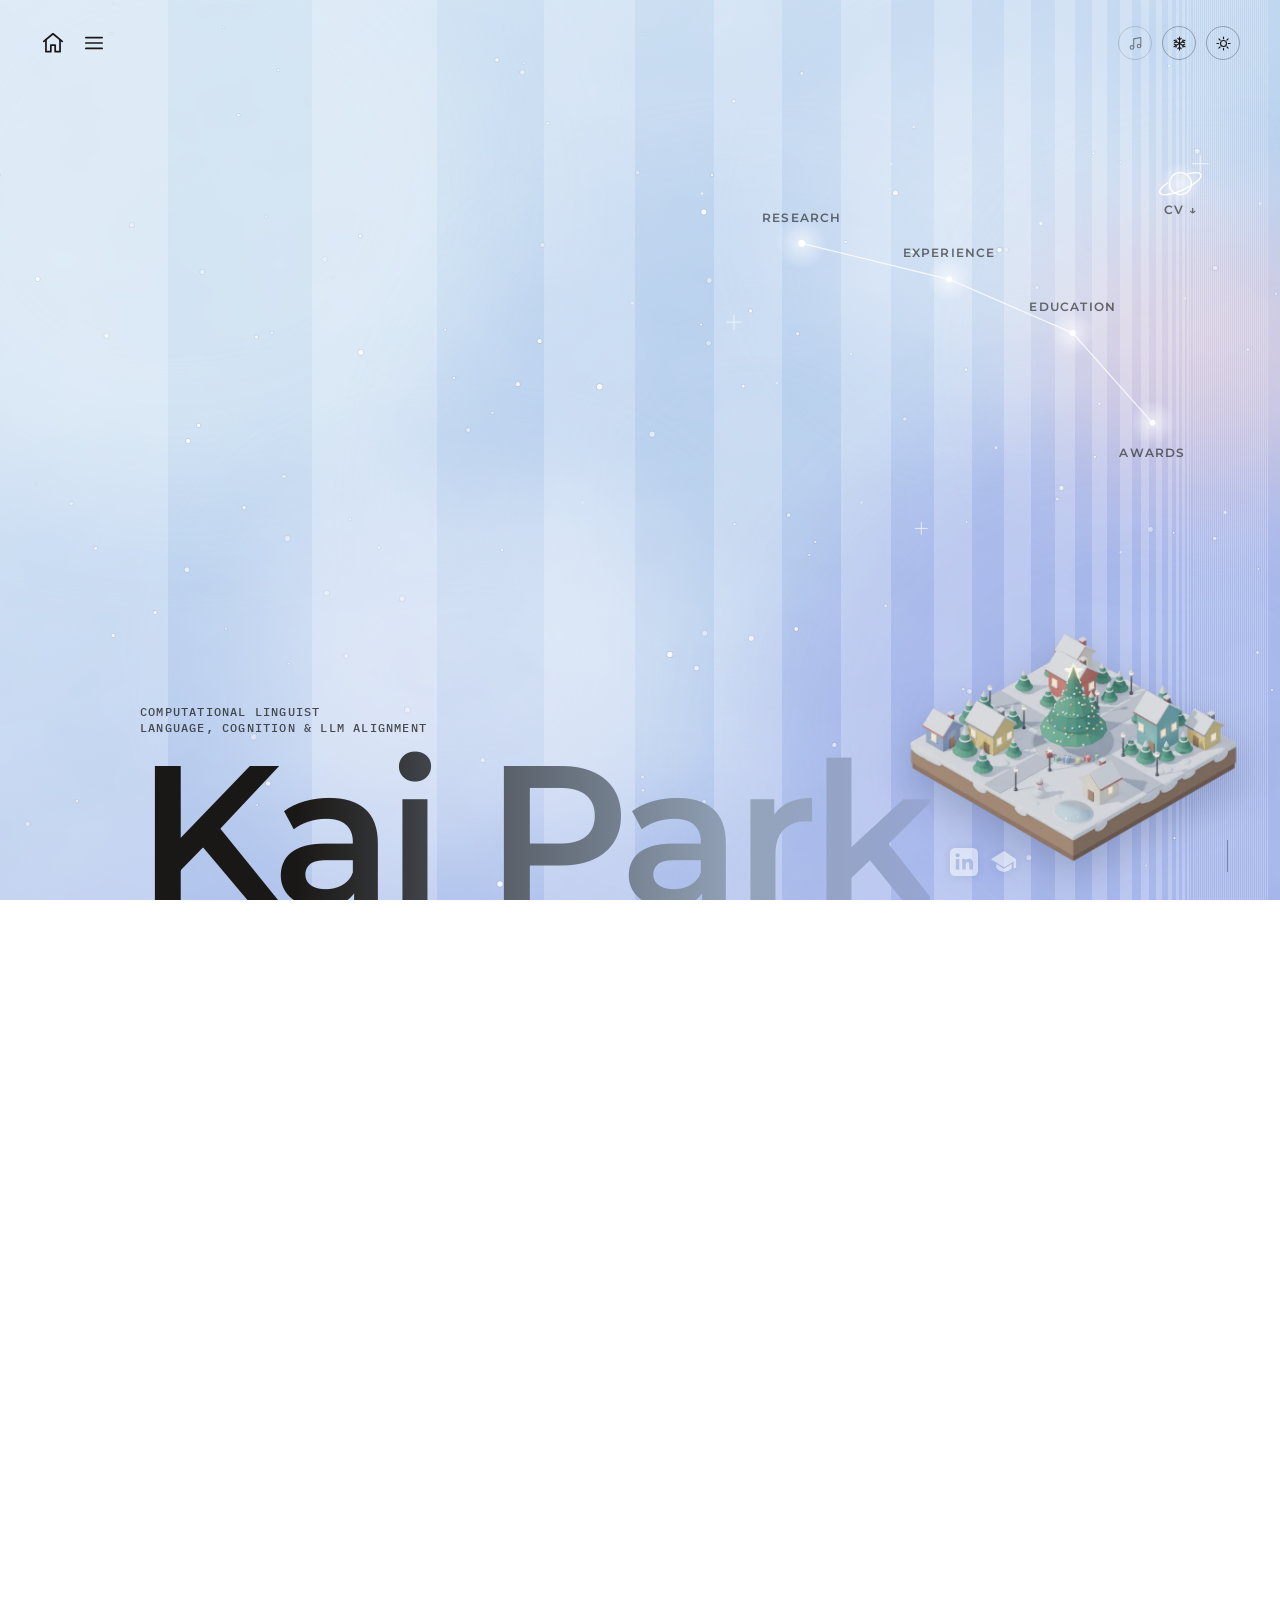
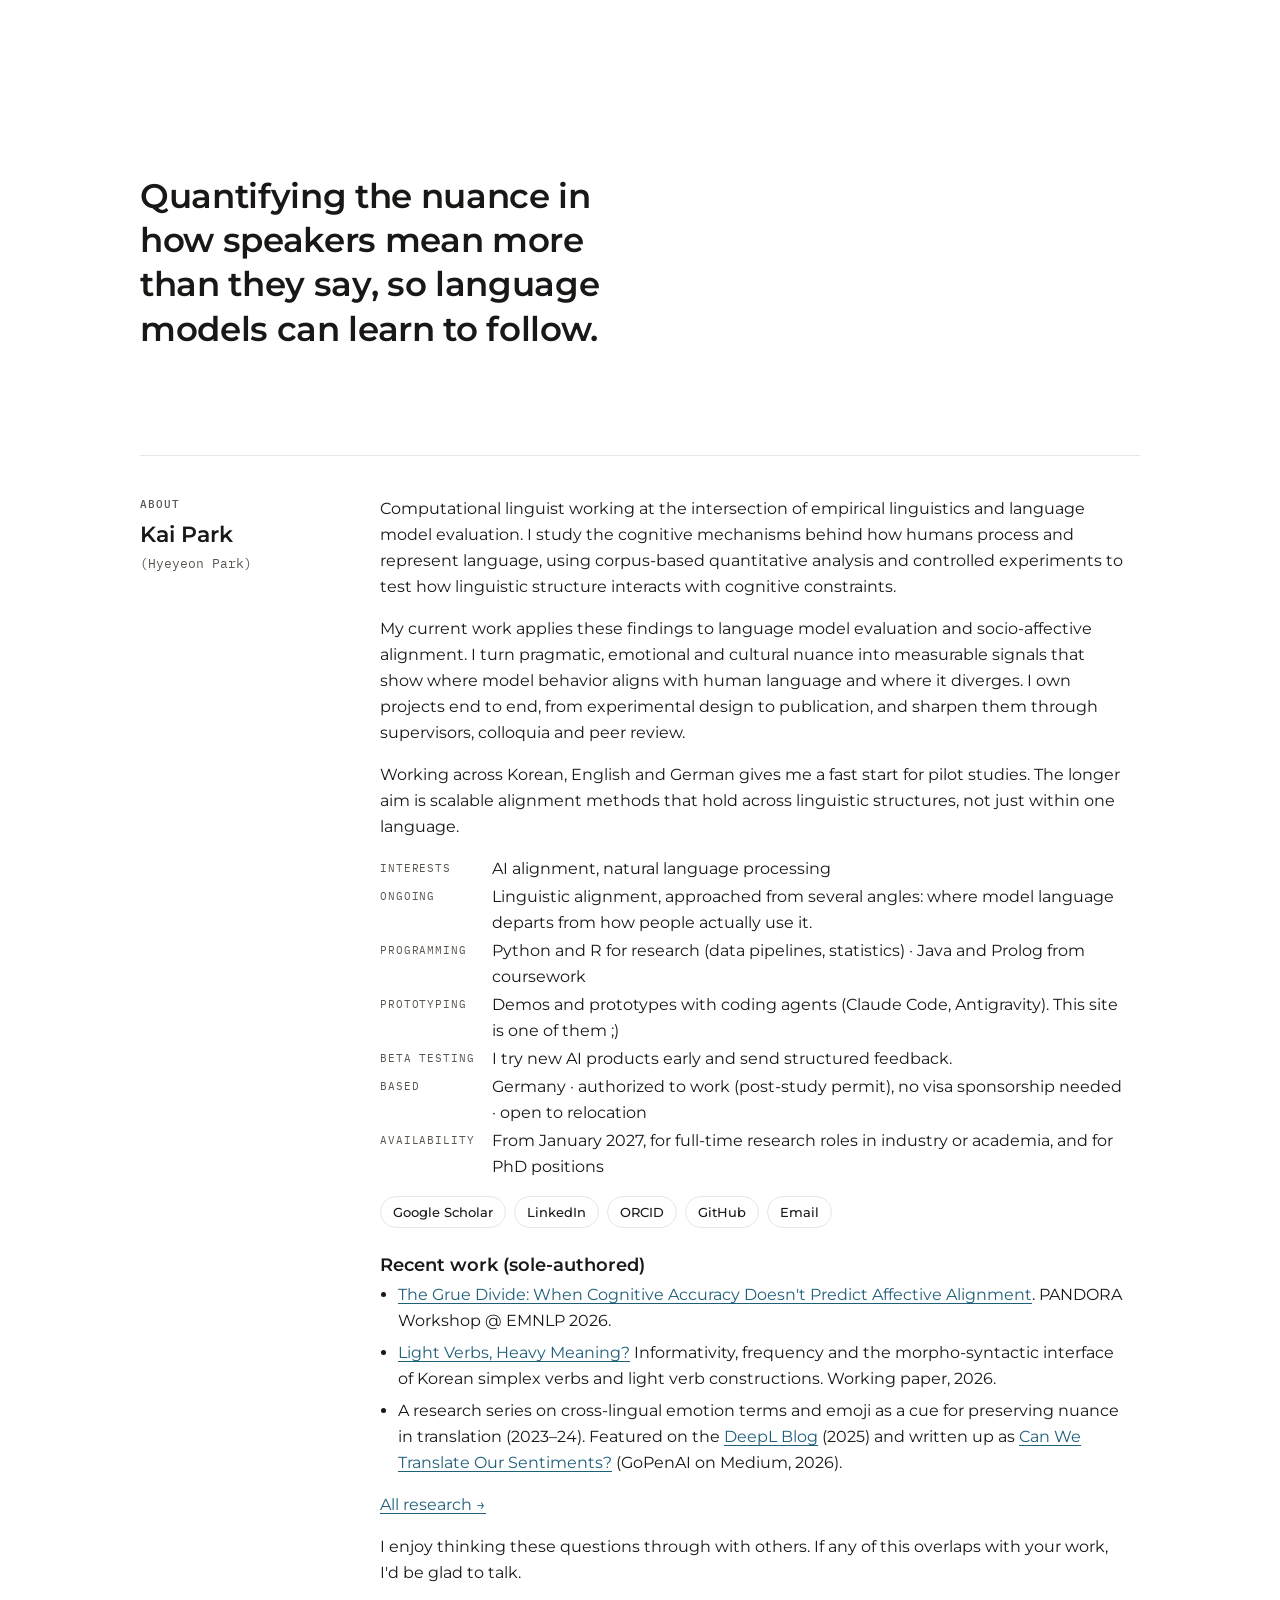
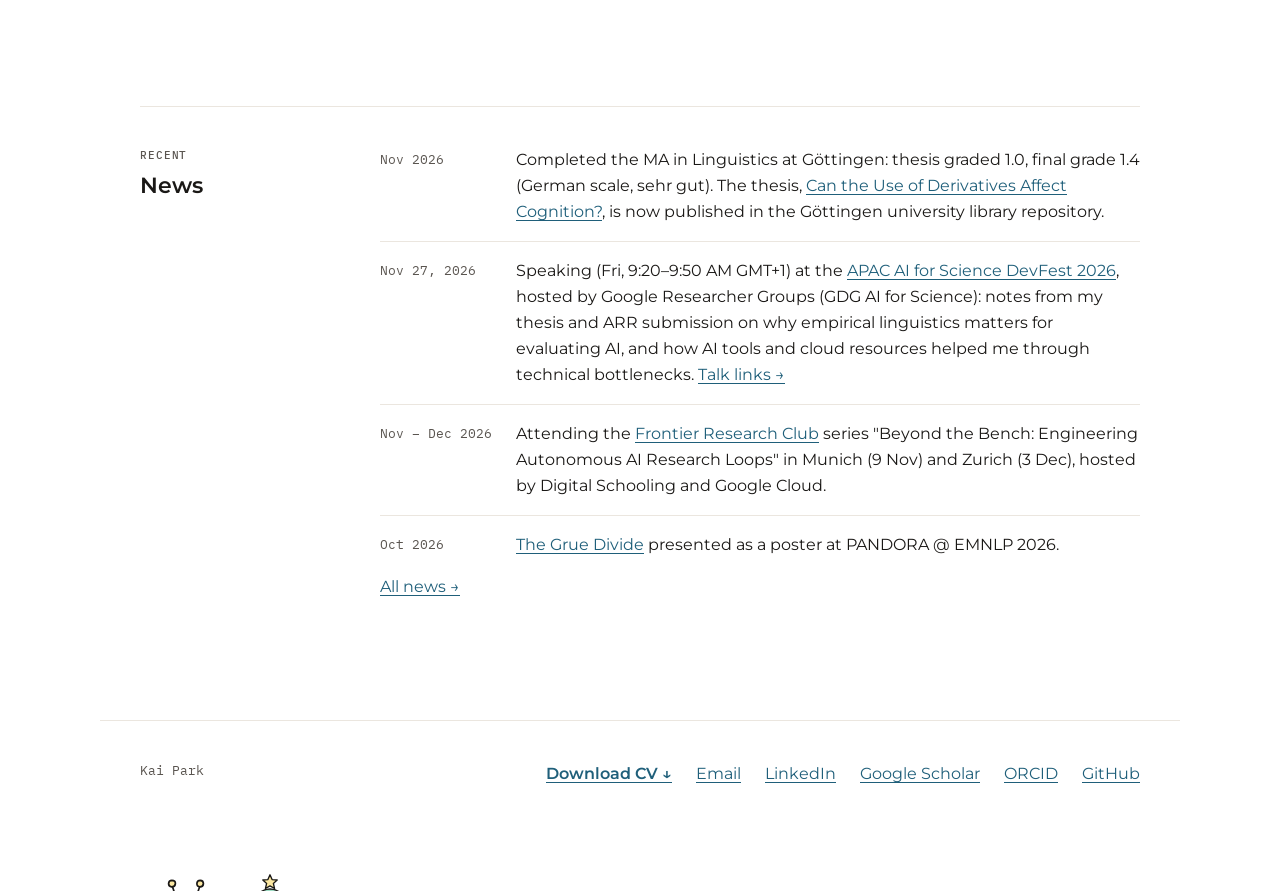
==== index.html @ e1b68906 "Make the full CV readable for AI search: llms-full.txt, sitemap, structured data Co-Authored-By: Cla" ====
<!doctype html>
<html lang="en">
<head>
  <meta charset="utf-8">
  <meta name="viewport" content="width=device-width, initial-scale=1">
  <title>Kai Park · Computational Linguist</title>
  <meta name="description" content="Kai (Hyeyeon) Park, computational linguist working on language, cognition and LLM alignment: quantifying pragmatic, emotional and cultural nuance in model language.">
  <meta name="google-site-verification" content="TayXjuHgIOvp3jZBp-4YiyuMqfkRldxo-Tw5lTZn9QI">
  <link rel="canonical" href="https://bakeyeon.github.io/">
  <link rel="alternate" type="text/plain" href="llms-full.txt" title="Full CV (plain text)">
  <meta property="og:type" content="profile">
  <meta property="og:title" content="Kai Park · Computational Linguist">
  <meta property="og:description" content="Kai (Hyeyeon) Park, computational linguist working on language, cognition and LLM alignment: quantifying pragmatic, emotional and cultural nuance in model language.">
  <meta property="og:url" content="https://bakeyeon.github.io/">
  <meta property="og:site_name" content="Kai Park">
  <meta name="twitter:card" content="summary">
  <meta name="author" content="Kai Park">
  <script type="application/ld+json">{"@context": "https://schema.org", "@graph": [{"@type": "Person", "@id": "https://bakeyeon.github.io/#person", "name": "Kai Park", "alternateName": ["Hyeyeon Park", "Kai Hyeyeon Park"], "url": "https://bakeyeon.github.io/", "jobTitle": "Computational Linguist", "description": "Computational linguist working on language, cognition and LLM alignment: quantifying pragmatic, emotional and cultural nuance to evaluate where model language departs from human language.", "knowsAbout": ["Computational linguistics", "Pragmatics", "Linguistic relativity", "Color cognition", "Morphological derivation", "LLM alignment", "RLHF annotation", "Cross-lingual sentiment", "Korean linguistics", "German modal particles"], "knowsLanguage": ["ko", "en", "de"], "alumniOf": [{"@type": "CollegeOrUniversity", "name": "Georg-August-Universität Göttingen"}, {"@type": "CollegeOrUniversity", "name": "Heinrich Heine University Düsseldorf"}, {"@type": "CollegeOrUniversity", "name": "Pusan National University"}], "homeLocation": {"@type": "Country", "name": "Germany"}, "email": "mailto:kai.hyeyeon.park@gmail.com", "subjectOf": [{"@type": "DigitalDocument", "name": "Kai Park CV (PDF)", "url": "https://bakeyeon.github.io/cv/Kai_Park_CV_public.pdf", "encodingFormat": "application/pdf"}, {"@type": "DigitalDocument", "name": "Kai Park CV (full text)", "url": "https://bakeyeon.github.io/llms-full.txt", "encodingFormat": "text/plain"}], "sameAs": ["https://www.linkedin.com/in/bakeyeon/", "https://scholar.google.com/citations?user=CzCE0C0AAAAJ", "https://orcid.org/0000-0002-2854-0127", "https://github.com/bakeyeon"]}, {"@type": "WebSite", "url": "https://bakeyeon.github.io/", "name": "Kai Park", "author": {"@id": "https://bakeyeon.github.io/#person"}}]}</script>
  <link rel="preconnect" href="https://fonts.googleapis.com">
  <link rel="preconnect" href="https://fonts.gstatic.com" crossorigin>
  <link rel="stylesheet" href="https://fonts.googleapis.com/css2?family=Montserrat:wght@400;500;600;700&family=IBM+Plex+Mono:wght@400;500&family=Noto+Sans+KR:wght@400;500&display=swap">
  <link rel="icon" href="assets/favicon.svg" type="image/svg+xml">
  <link rel="stylesheet" href="assets/styles.css?v=57">
</head>
<body>
  <header class="bar">
    <a class="mark" href="index.html" aria-label="Kai Park, home">
      <svg width="26" height="26" viewBox="0 0 24 24" aria-hidden="true"><path d="M3.5 10.5 12 3.5l8.5 7"/><path d="M5.5 9v11h4.5v-6h4v6h4.5V9"/></svg>
    </a>
    <button class="theme-btn" type="button" aria-label="Toggle light and dark theme"><svg class="i-sun" viewBox="0 0 24 24" aria-hidden="true"><circle cx="12" cy="12" r="4.2"/><path d="M12 2.8v2.4M12 18.8v2.4M2.8 12h2.4M18.8 12h2.4M5.5 5.5l1.7 1.7M16.8 16.8l1.7 1.7M5.5 18.5l1.7-1.7M16.8 7.2l1.7-1.7"/></svg><svg class="i-moon" viewBox="0 0 24 24" aria-hidden="true"><path d="M20 14.6A8.2 8.2 0 1 1 9.4 4a6.6 6.6 0 0 0 10.6 10.6z"/></svg>
    </button>
  </header>

  <div class="hero-track">
    <section class="hero" aria-label="Kai Park">
      <div class="sky"></div>
      <div class="bands" aria-hidden="true"></div>
      <div class="wash" aria-hidden="true"></div>
      <nav class="constellation" aria-label="Sections">
        <svg viewBox="0 0 1000 560" preserveAspectRatio="xMaxYMax meet"></svg>
      </nav>
      <p class="role">Computational Linguist<br>Language, Cognition &amp; LLM Alignment</p>
      <div class="nameplate">
        <h1 class="name">Kai Park</h1>
        <nav class="hero-links" aria-label="Profiles">
          <a href="https://www.linkedin.com/in/bakeyeon/" aria-label="LinkedIn">
            <svg viewBox="0 0 24 24" aria-hidden="true"><defs><mask id="li-mask"><rect width="24" height="24" rx="4" fill="#fff"/><rect x="5" y="9.5" width="3" height="9" fill="#000"/><circle cx="6.5" cy="6.3" r="1.8" fill="#000"/><path d="M10.5 9.5h2.9v1.3c.5-.9 1.6-1.5 3-1.5 2.4 0 3.1 1.5 3.1 3.9v5.3h-3v-4.7c0-1.1-.3-1.9-1.3-1.9-1.1 0-1.7.8-1.7 2v4.6h-3z" fill="#000"/></mask></defs><rect width="24" height="24" rx="4" fill="currentColor" mask="url(#li-mask)"/></svg>
          </a>
          <a href="https://scholar.google.com/citations?user=CzCE0C0AAAAJ" aria-label="Google Scholar">
            <svg viewBox="0 0 24 24" aria-hidden="true"><path fill="currentColor" d="M12 2.5 0.8 9.6 12 16.7l8.2-5.2v5.7h2.2V9.6z"/><path fill="currentColor" d="M5.4 13.6v3.6C7.1 19.3 9.4 20.5 12 20.5s4.9-1.2 6.6-3.3v-3.6L12 17.8z"/></svg>
          </a>
        </nav>
      </div>
      <span class="scroll-hint" aria-hidden="true"></span>
    </section>
  </div>

  <section class="intro">
    <p class="lead">Quantifying the nuance in how speakers mean more than they say, so language models can learn to follow.</p>
  </section>

  <section class="intro about" id="about" aria-labelledby="h-about">
    <div class="section">
      <header><span class="label">About</span><h2 id="h-about">Kai Park</h2><span class="gloss alias">(Hyeyeon Park)</span></header>
      <div class="body">
        <p>Computational linguist working at the intersection of empirical linguistics and language model evaluation. I study the cognitive mechanisms behind how humans process and represent language, using corpus-based quantitative analysis and controlled experiments to test how linguistic structure interacts with cognitive constraints.</p>
        <p>My current work applies these findings to language model evaluation and socio-affective alignment. I turn pragmatic, emotional and cultural nuance into measurable signals that show where model behavior aligns with human language and where it diverges. I own projects end to end, from experimental design to publication, and sharpen them through supervisors, colloquia and peer review.</p>
        <p>Working across Korean, English and German gives me a fast start for pilot studies. The longer aim is scalable alignment methods that hold across linguistic structures, not just within one language.</p>
        <dl class="csw">
          <dt>Interests</dt><dd>AI alignment, natural language processing</dd>
          <dt>Ongoing</dt><dd>Linguistic alignment, approached from several angles: where model language departs from how people actually use it.</dd>
          <dt>Programming</dt><dd>Python and R for research (data pipelines, statistics) · Java and Prolog from coursework</dd>
          <dt>Prototyping</dt><dd>Demos and prototypes with coding agents (Claude Code, Antigravity). This site is one of them ;)</dd>
          <dt>Beta testing</dt><dd>I try new AI products early and send structured feedback.</dd>
          <dt>Based</dt><dd>Germany · authorized to work (post-study permit), no visa sponsorship needed · open to relocation</dd>
          <dt>Availability</dt><dd>From January 2027, for full-time research roles in industry or academia, and for PhD positions</dd>
        </dl>
        <ul class="profiles"><li><a href="https://scholar.google.com/citations?user=CzCE0C0AAAAJ">Google Scholar</a></li><li><a href="https://www.linkedin.com/in/bakeyeon/">LinkedIn</a></li><li><a href="https://orcid.org/0000-0002-2854-0127">ORCID</a></li><li><a href="https://github.com/bakeyeon">GitHub</a></li><li><a href="mailto:kai.hyeyeon.park@gmail.com">Email</a></li></ul>
        <h3>Recent work (sole-authored)</h3>
        <ul class="bul">
          <li><a href="https://aclanthology.org/2026.pandora-1.2/">The Grue Divide: When Cognitive Accuracy Doesn't Predict Affective Alignment</a>. PANDORA Workshop @ EMNLP 2026.</li>
          <li><a href="https://github.com/bakeyeon/light-verbs-heavy-meaning">Light Verbs, Heavy Meaning?</a> Informativity, frequency and the morpho-syntactic interface of Korean simplex verbs and light verb constructions. Working paper, 2026.</li>
          <li>A research series on cross-lingual emotion terms and emoji as a cue for preserving nuance in translation (2023–24). Featured on the <a href="https://www.deepl.com/en/blog/connecting-insights-deepl-bridges">DeepL Blog</a> (2025) and written up as <a href="https://medium.com/gopenai/can-we-translate-our-sentiments-140c55822ead">Can We Translate Our Sentiments?</a> (GoPenAI on Medium, 2026).</li>
        </ul>
        <p><a href="research.html">All research →</a></p>
        <p>I enjoy thinking these questions through with others. If any of this overlaps with your work, I'd be glad to talk.</p>
      </div>
    </div>
  </section>

  <section class="intro about" id="recent" aria-labelledby="h-recent">
    <div class="section">
      <header><span class="label">Recent</span><h2 id="h-recent">News</h2></header>
      <div class="body">
        <ul class="news" data-limit="4">
          <li><span class="gloss">Nov – Dec 2026</span><span>Attending the <a href="https://frontierresearchclub.de/">Frontier Research Club</a> series "Beyond the Bench: Engineering Autonomous AI Research Loops" in Munich (9 Nov) and Zurich (3 Dec), hosted by Digital Schooling and Google Cloud.</span></li>
          <li><span class="gloss">Oct 2026</span><span><a href="https://aclanthology.org/2026.pandora-1.2/">The Grue Divide</a> presented as a poster at PANDORA @ EMNLP 2026.</span></li>
          <li><span class="gloss">Sep 2026</span><span>Submitted MA thesis (11 Sep) on morphological derivation and the Korean blue-green spectrum, Göttingen.</span></li>
          <li><span class="gloss">Apr 2026</span><span>Selected for the Google Cloud TPU Research Cloud program.</span></li>
        </ul>
        <p><a href="news.html">All news →</a></p>
      </div>
    </div>
  </section>

  <footer class="site">
    <span class="gloss">Kai Park</span>
    <span class="links">
      <a class="cv-foot" href="cv/Kai_Park_CV_public.pdf" download="Kai_Park_CV.pdf">Download CV ↓</a>
      <a href="mailto:kai.hyeyeon.park@gmail.com">Email</a>
      <a href="https://www.linkedin.com/in/bakeyeon/">LinkedIn</a>
      <a href="https://scholar.google.com/citations?user=CzCE0C0AAAAJ">Google Scholar</a>
      <a href="https://orcid.org/0000-0002-2854-0127">ORCID</a>
      <a href="https://github.com/bakeyeon">GitHub</a>
    </span>
  </footer>
  <script src="assets/news.js?v=6"></script>
  <script src="assets/main.js?v=35"></script>
</body>
</html>
---- assets/styles.css ----
/* Kai Park — research portfolio. Tokens mirror the "Marginalia" design system. */
:root {
  --surface: #ffffff; --surface-raised: #faf9f7;
  --ink: #1a1816; --ink-muted: #5a5550; --line: #ebe6df;
  --link: #1f5f7a; --signal: #a8360a;
  --field-mint: #9fdcc4; --field-aqua: #8fcfd6; --field-blue: #8fb0e8;
  --field-yellow: #fbe7a1; --field-pink: #f7c4d3; --field-peach: #fcd6bd;
  --field-lilac: #dcc6f0; --field-sky: #c2e2f3;
  --highlight-a: #c9ecdc; --highlight-b: #b4cdf2;
  --focus: var(--link);
  --star: var(--surface);
  --sky-bg: #fbfaf7;
  --font-sans: Montserrat, "Noto Sans KR", system-ui, sans-serif;
  --font-mono: "IBM Plex Mono", "Noto Sans KR", ui-monospace, monospace;
  --space-4: 4px; --space-8: 8px; --space-16: 16px; --space-24: 24px; --space-40: 40px; --space-64: 64px;
  --radius-0: 0; --radius-2: 2px; --radius-full: 9999px;
  --gutter: clamp(16px, 4vw, 40px);
  color-scheme: light;
}
@media (prefers-color-scheme: dark) {
  :root:not([data-theme="light"]) {
    --surface: #1c1a1f; --surface-raised: #252229;
    --ink: #f5f1ec; --ink-muted: #b4ada6; --line: #3a3640;
    --link: #8fd3e0; --signal: #ffa577;
    --field-mint: #1f5a4c; --field-aqua: #1d4f5a; --field-blue: #24407a;
    --field-yellow: #6b5a24; --field-pink: #6e3a4c; --field-peach: #6f4a34;
    --field-lilac: #4b3a6e; --field-sky: #2b4f63;
    --highlight-a: #1f5246; --highlight-b: #2c3770;
    --star: var(--ink);
    --sky-bg: #17162b;
    color-scheme: dark;
  }
}
:root[data-theme="dark"] {
  --surface: #1c1a1f; --surface-raised: #252229;
  --ink: #f5f1ec; --ink-muted: #b4ada6; --line: #3a3640;
  --link: #8fd3e0; --signal: #ffa577;
  --field-mint: #1f5a4c; --field-aqua: #1d4f5a; --field-blue: #24407a;
  --field-yellow: #6b5a24; --field-pink: #6e3a4c; --field-peach: #6f4a34;
  --field-lilac: #4b3a6e; --field-sky: #2b4f63;
  --highlight-a: #1f5246; --highlight-b: #2c3770;
  --star: var(--ink);
  --sky-bg: #17162b;
  color-scheme: dark;
}

* { box-sizing: border-box; }
html { -webkit-text-size-adjust: 100%; }
body { margin: 0; background: var(--surface); color: var(--ink); font-family: var(--font-sans); font-size: 16px; line-height: 26px; }
a { color: var(--link); text-decoration: underline; text-underline-offset: 3px; text-decoration-thickness: 1px; }
a:focus-visible, button:focus-visible, [tabindex]:focus-visible { outline: 2px solid var(--focus); outline-offset: 2px; }
img, svg { display: block; max-width: 100%; }
.mono { font-family: var(--font-mono); }
.label { font-family: var(--font-mono); font-size: 11px; line-height: 16px; font-weight: 500; letter-spacing: .08em; text-transform: uppercase; color: var(--ink-muted); }
.gloss { font-family: var(--font-mono); font-size: 13px; line-height: 20px; color: var(--ink-muted); }
.sr-only { position: absolute; width: 1px; height: 1px; overflow: hidden; clip: rect(0 0 0 0); white-space: nowrap; }

/* ---------- top bar (all pages) ---------- */
.bar { position: absolute; z-index: 5; left: 0; right: 0; top: 0; display: flex; align-items: center; justify-content: space-between; padding: 26px var(--gutter); }
.mark { display: inline-flex; color: var(--ink); }
.mark svg line { stroke: currentColor; stroke-width: 1.5; }
.bar-left { position: relative; display: inline-flex; align-items: center; gap: 14px; }
.top-menu-btn { appearance: none; border: 0; background: transparent; padding: 0; width: 28px; height: 28px; display: grid; place-items: center; color: var(--ink); cursor: pointer; }
.top-menu-btn svg { width: 26px; height: 26px; }
.top-menu-btn svg path { fill: none; stroke: currentColor; stroke-width: 1.6; stroke-linecap: round; }
.menu-panel.top-menu { position: absolute; top: 40px; left: 0; right: auto; bottom: auto; z-index: 30; }
.mark svg path { fill: none; stroke: currentColor; stroke-width: 1.6; stroke-linecap: round; stroke-linejoin: round; }
.mark svg circle { fill: currentColor; }
.theme-btn { appearance: none; border: 1px solid color-mix(in oklab, var(--ink) 30%, transparent); background: transparent; color: var(--ink); width: 34px; height: 34px; border-radius: var(--radius-full); display: grid; place-items: center; cursor: pointer; }
.theme-btn svg { width: 17px; height: 17px; }
.theme-btn svg circle, .theme-btn svg path { fill: none; stroke: currentColor; stroke-width: 1.6; stroke-linecap: round; stroke-linejoin: round; }
.theme-btn .i-moon { display: none; }
:root[data-theme="dark"] .theme-btn .i-sun { display: none; }
:root[data-theme="dark"] .theme-btn .i-moon { display: block; }
@media (prefers-color-scheme: dark) { :root:not([data-theme="light"]) .theme-btn .i-sun { display: none; } :root:not([data-theme="light"]) .theme-btn .i-moon { display: block; } }

/* ---------- watercolor Grue sky ---------- */
.sky { position: absolute; inset: 0; overflow: hidden; background: linear-gradient(160deg, var(--field-mint) 0%, var(--field-aqua) 45%, var(--field-blue) 100%); }
.sky .pool { position: absolute; border-radius: var(--radius-full); filter: blur(60px); }
.sky .p1 { width: 52%; height: 68%; left: -12%; top: -14%; background: var(--field-mint); opacity: .9; }
.sky .p2 { width: 46%; height: 64%; left: 36%; top: 25%; background: var(--field-aqua); opacity: .8; }
.sky .p3 { width: 56%; height: 75%; left: 60%; top: 46%; background: var(--field-blue); opacity: .9; }
.sky .p4 { width: 36%; height: 40%; left: 18%; top: 54%; background: var(--surface); opacity: .35; }
.sky .p5 { width: 30%; height: 36%; left: 64%; top: 7%; background: var(--surface); opacity: .3; }
.sky .p6 { width: 24%; height: 29%; left: 82%; top: 25%; background: var(--field-lilac); opacity: .5; }
.sky .grain { position: absolute; inset: 0; width: 100%; height: 100%; opacity: .25; mix-blend-mode: soft-light; }

/* ---------- home hero ---------- */
.hero-track { height: 190vh; position: relative; }
.hero { position: sticky; top: 0; height: 100vh; height: 100svh; min-height: 520px; overflow: hidden; --name-size: clamp(76px, 16vw, 200px); --name-lift: calc(var(--name-size) * -0.12); --sky-gap: 72px; }
.bands { position: absolute; inset: 0; display: flex; pointer-events: none; }
.bands i { flex: none; height: 100%; }
.bands i.light { background: var(--surface); }
.wash { position: absolute; inset: 0; background: var(--surface); opacity: 0; pointer-events: none; }
.nameplate { position: absolute; z-index: 3; left: max(calc(var(--gutter) - 4px), calc((100% - 1080px) / 2 + var(--gutter) - 4px)); bottom: -0.12em; display: flex; align-items: flex-end; gap: .1em; font-size: clamp(76px, 16vw, 200px); }
.name { margin: 0; white-space: nowrap; font-size: 1em; line-height: .9; font-weight: 600; letter-spacing: -0.035em;
  background: linear-gradient(90deg, var(--ink) 0%, var(--ink) 10%, color-mix(in oklab, var(--ink) 55%, var(--field-aqua)) 24%, color-mix(in oklab, var(--ink) 22%, var(--field-aqua)) 38%, color-mix(in oklab, var(--ink) 10%, var(--field-blue)) 50%, color-mix(in oklab, var(--ink) 6%, var(--field-blue)) 100%);
  background-size: 200% 100%; background-position: 0% 0; -webkit-background-clip: text; background-clip: text; color: transparent; mix-blend-mode: multiply; }
:root[data-theme="dark"] .name { mix-blend-mode: screen; }
@media (prefers-color-scheme: dark) { :root:not([data-theme="light"]) .name { mix-blend-mode: screen; } }
.role { position: absolute; z-index: 3; left: max(var(--gutter), calc((100% - 1080px) / 2 + var(--gutter))); bottom: calc(clamp(76px, 16vw, 200px) * .82); margin: 0; font-family: var(--font-mono); font-size: 12px; line-height: 16px; font-weight: 500; letter-spacing: .1em; text-transform: uppercase; color: var(--ink); opacity: .75; }
.profiles { display: flex; flex-wrap: wrap; gap: var(--space-8); margin: var(--space-16) 0 var(--space-24); padding: 0; list-style: none; }
.profiles a { display: inline-block; padding: 6px 12px; border: 1px solid var(--line); border-radius: var(--radius-full); font-size: 13px; line-height: 18px; font-weight: 500; color: var(--ink); text-decoration: none; }
.profiles a:hover { border-color: var(--ink); }
.hero-links { display: flex; gap: 12px; padding-bottom: .24em; }
.hero-links a { display: block; width: 28px; height: 28px; color: var(--star); opacity: .5; filter: drop-shadow(0 1px 4px rgba(20, 40, 60, .18)); transition: opacity .2s, transform .2s; }
.hero-links a:hover { opacity: 1; transform: translateY(-2px); }
.hero-links svg { width: 100%; height: 100%; }
.hero-links .cv-link { position: relative; text-decoration: none; }
.cv-ring { display: grid; place-items: center; width: 100%; height: 100%; border: 1.8px solid currentColor; border-radius: var(--radius-full); font-family: var(--font-sans); font-size: 10.5px; font-weight: 700; letter-spacing: .02em; line-height: 1; }
.hero-links .cv-badge { position: absolute; right: -5px; bottom: -5px; width: 14px; height: 14px; }
.cv-badge circle { fill: currentColor; }
.cv-badge path { fill: none; stroke: var(--field-blue); stroke-width: 1.6; stroke-linecap: round; stroke-linejoin: round; }
.scroll-hint { position: absolute; z-index: 3; right: calc(var(--gutter) + 12px); bottom: 28px; width: 1px; height: 32px; background: var(--ink); opacity: .35; }

/* constellation */
/* the constellation sits a fixed distance above the name, wherever the name lands */
.constellation { position: absolute; z-index: 4; right: 0; top: auto; bottom: calc(var(--name-lift) + var(--name-size) * 1.05 + var(--sky-gap)); width: min(100%, 1000px); height: min(560px, 62svh); pointer-events: none; }
.constellation svg { width: 100%; height: 100%; overflow: visible; }
.constellation .path { fill: none; stroke: var(--star); stroke-opacity: .8; stroke-width: 1.2; vector-effect: non-scaling-stroke; }
.constellation .dust { fill: var(--star); }
.constellation .twinkle { stroke: var(--star); stroke-width: 1; stroke-linecap: round; opacity: .7; }
.star { pointer-events: auto; cursor: pointer; text-decoration: none; }
.star:focus { outline: none; }
.star .bloom { fill: url(#bloom); opacity: .6; transform-box: fill-box; transform-origin: center; transform: scale(.75); transition: opacity .35s ease, transform .35s ease; }
.star .core { fill: var(--star); transition: r .3s ease; }
.star .spike { stroke: var(--star); stroke-width: 1.2; stroke-linecap: round; opacity: 0; transform-box: fill-box; transform-origin: center; transform: scale(.4); transition: opacity .35s ease, transform .35s ease; }
.star text { font-family: var(--font-sans); font-size: 12px; font-weight: 600; letter-spacing: .1em; text-transform: uppercase; fill: var(--ink); fill-opacity: .62; transition: fill-opacity .3s; }
.star:hover .bloom, .star:focus-visible .bloom { opacity: 1; transform: scale(1.4); }
.star:hover .spike, .star:focus-visible .spike { opacity: 1; transform: scale(1); }
.star:hover .core, .star:focus-visible .core { r: 4.5; }
.star .globe, .star .ring { fill: none; stroke: var(--star); stroke-linecap: round; }
.star .saturn { transition: transform .4s ease; }
.star.planet:hover .saturn, .star.planet:focus-visible .saturn { transform: rotate(-14deg) scale(1.12); }
.star:hover text, .star:focus-visible text { fill-opacity: 1; }
.star:focus-visible .core { stroke: var(--focus); stroke-width: 2; }

/* intro under the hero */
.intro { position: relative; z-index: 2; max-width: 1080px; margin: 0 auto; padding: var(--space-64) var(--gutter); background: var(--surface); }
.intro .lead { font-size: clamp(22px, 3vw, 34px); line-height: 1.3; font-weight: 600; letter-spacing: -0.01em; max-width: 26ch; margin: 0 0 var(--space-40); text-wrap: balance; }
.intro.about { padding-top: 0; }
.alias { display: block; margin-top: var(--space-4); }
.news { list-style: none; margin: 0; padding: 0; }
.news li { display: grid; grid-template-columns: 120px minmax(0, 1fr); gap: var(--space-16); padding: var(--space-16) 0; border-top: 1px solid var(--line); }
.news li:first-child { border-top: 0; padding-top: 0; }
.news .gloss { line-height: 26px; }
@media (max-width: 760px) { .news li { grid-template-columns: 1fr; gap: var(--space-4); } }
.arc { display: grid; grid-template-columns: repeat(3, 1fr); gap: var(--space-24); border-top: 1px solid var(--line); padding-top: var(--space-24); }
.arc a { color: inherit; text-decoration: none; display: block; }
.arc h3 { margin: var(--space-8) 0 var(--space-4); font-size: 20px; line-height: 28px; font-weight: 600; }
.arc p { margin: 0; color: var(--ink-muted); font-size: 15px; line-height: 24px; }
.arc .chip { display: inline-block; width: 28px; height: 8px; border-radius: var(--radius-full); }
.arc a:hover h3 { text-decoration: underline; text-underline-offset: 4px; }

/* ---------- section pages ---------- */
.page-head { position: relative; height: 300px; overflow: hidden; }
.page-head .title { position: absolute; z-index: 3; left: var(--gutter); bottom: 28px; margin: 0; font-size: clamp(44px, 8vw, 88px); line-height: .95; font-weight: 600; letter-spacing: -0.03em; }
.mini-nav { position: absolute; z-index: 4; right: var(--gutter); top: 84px; width: min(420px, 60vw); }
.mini-nav svg { width: 100%; height: auto; overflow: visible; }
.mini-nav .path { fill: none; stroke: var(--star); stroke-opacity: .85; stroke-width: 1; }
.mini-nav .star text { font-size: 10px; }
.mini-nav .star.current .core { fill: var(--signal); r: 4; }
.mini-nav .star.current text { fill-opacity: 1; }

main.content { max-width: 1080px; margin: 0 auto; padding: var(--space-64) var(--gutter) 120px; }
.section { display: grid; grid-template-columns: 200px minmax(0, 1fr); gap: var(--space-24) var(--space-40); padding: var(--space-40) 0; border-top: 1px solid var(--line); }
.section > header .label { display: block; margin-bottom: var(--space-8); }
.section > header h2 { margin: 0; font-size: 22px; line-height: 30px; font-weight: 600; }
.section > header .sw { display: block; width: 36px; height: 10px; border-radius: var(--radius-full); margin-bottom: var(--space-16); }
.body p { margin: 0 0 var(--space-16); max-width: 68ch; }
.body h3 { margin: 0 0 var(--space-4); font-size: 18px; line-height: 26px; font-weight: 600; }
.body .meta { margin: 0 0 var(--space-16); }
.facts { display: flex; flex-wrap: wrap; gap: var(--space-8); margin: var(--space-16) 0; padding: 0; list-style: none; }
.facts li { font-family: var(--font-mono); font-size: 13px; line-height: 20px; padding: 4px 10px; border-radius: var(--radius-2); background: var(--highlight-a); color: var(--ink); }
.facts li:nth-child(even) { background: var(--highlight-b); }
.csw { display: grid; grid-template-columns: 96px 1fr; gap: 2px var(--space-16); margin: var(--space-16) 0; max-width: 68ch; }
.csw dt { font-family: var(--font-mono); font-size: 11px; line-height: 24px; letter-spacing: .08em; text-transform: uppercase; color: var(--ink-muted); }
.csw dd { margin: 0; }
.bul { margin: 0 0 var(--space-16); padding-left: 18px; max-width: 68ch; }
.bul li { margin-bottom: 6px; }
.item { padding: var(--space-24) 0; border-top: 1px solid var(--line); }
.item:first-child { border-top: 0; padding-top: 0; }
.item .row { display: flex; flex-wrap: wrap; justify-content: space-between; gap: var(--space-8); align-items: baseline; }
/* Writing & tools: compact rows that open into a card (one at a time) */
.xlist { list-style: none; margin: 0; padding: 0; border-top: 1px solid var(--line); --ease: cubic-bezier(.2,.8,.2,1); --spring: cubic-bezier(.34,1.32,.5,1); }
.x { border-bottom: 1px solid var(--line); transition: opacity .35s var(--ease); }
.xlist.has-open .x:not(.open) { opacity: .45; }
.xlist.has-open .x:not(.open):hover { opacity: 1; }
.x-row { position: relative; appearance: none; border: 0; background: transparent; width: 100%; text-align: left; font: inherit; color: inherit; cursor: pointer;
  display: flex; align-items: center; gap: var(--space-16); padding: 14px 40px 14px 72px; min-height: 76px; transition: padding .5s var(--spring); }
.x-row:hover .x-t { color: var(--link); }
.x-thumb { position: absolute; left: 8px; top: 14px; width: 48px; height: 48px; border-radius: 2px; transition: width .55s var(--spring), height .55s var(--spring);
  background-image: url("data:image/svg+xml;utf8,<svg xmlns='http://www.w3.org/2000/svg' width='120' height='120'><filter id='n'><feTurbulence type='fractalNoise' baseFrequency='.9' numOctaves='2' stitchTiles='stitch'/><feColorMatrix values='0 0 0 0 .5 0 0 0 0 .5 0 0 0 0 .5 0 0 0 .55 0'/></filter><rect width='100%' height='100%' filter='url(%23n)'/></svg>"),
    radial-gradient(70% 90% at var(--p1, 15% 20%), var(--c1) 0, transparent 70%), radial-gradient(70% 90% at var(--p2, 90% 85%), var(--c2) 0, transparent 72%), linear-gradient(var(--c0), var(--c0));
  background-blend-mode: overlay, normal, normal, normal; }
.x-thumb[data-tone="blue"]   { --c0: var(--field-blue);   --c1: var(--field-sky);    --c2: var(--field-lilac); }
.x-thumb[data-tone="pink"]   { --c0: var(--field-pink);   --c1: var(--field-peach);  --c2: var(--field-lilac); --p1: 85% 15%; --p2: 10% 90%; }
.x-thumb[data-tone="mint"]   { --c0: var(--field-aqua);   --c1: var(--field-mint);   --c2: var(--field-blue); }
.x-thumb[data-tone="yellow"] { --c0: var(--field-yellow); --c1: var(--field-peach);  --c2: var(--field-mint); --p1: 80% 80%; --p2: 10% 10%; }
.x-thumb[data-tone="lilac"]  { --c0: var(--field-lilac);  --c1: var(--field-sky);    --c2: var(--field-pink); --p1: 20% 85%; --p2: 90% 15%; }
.x-thumb[data-tone="aqua"]   { --c0: var(--field-mint);   --c1: var(--field-yellow); --c2: var(--field-aqua); --p1: 90% 20%; }
.x-thumb[data-tone="xmas"]   { --c0: var(--field-mint);   --c1: var(--field-yellow); --c2: var(--field-pink); --p1: 50% 8%; --p2: 85% 90%; }
.x-thumb[data-tone="dusk"]   { background-image: radial-gradient(circle, rgba(255, 196, 110, .6) 0 .9px, transparent 1.5px), radial-gradient(90% 75% at 50% 118%, #ff8a4a 0, transparent 72%), linear-gradient(#1b2150, #3a2f6b 58%, #b8577a);
  background-size: 6px 6px, auto, auto; background-blend-mode: normal; }
.x-head { display: flex; flex-direction: column-reverse; gap: 2px; min-width: 0; }
.x-t { font-weight: 600; line-height: 22px; transition: color .2s; }
.x-chev { position: absolute; right: 12px; top: 34px; width: 8px; height: 8px; border-right: 1.5px solid var(--ink-muted); border-bottom: 1.5px solid var(--ink-muted); transform: rotate(45deg); transition: transform .4s var(--spring); }
.x.open .x-row { padding: 108px 40px 10px 8px; }
.x.open .x-thumb { width: calc(100% - 16px); height: 82px; }
.x.open .x-chev { transform: rotate(-135deg); }
.x-panel { display: grid; grid-template-rows: 0fr; transition: grid-template-rows .5s var(--ease); }
.x.open .x-panel, .xlist:not(.js) .x-panel { grid-template-rows: 1fr; }
.x-in { overflow: hidden; padding: 0 8px; opacity: 0; transform: translateY(8px); transition: opacity .3s var(--ease), transform .4s var(--ease); }
.x.open .x-in, .xlist:not(.js) .x-in { opacity: 1; transform: none; transition-delay: .12s; }
.x-in p { margin: 0 0 var(--space-16); color: var(--ink-muted); max-width: 60ch; }
.x-go { display: inline-block; margin-bottom: var(--space-24); padding: 6px 14px; border-radius: var(--radius-full); background: var(--ink); color: var(--surface); font-size: 13px; line-height: 20px; font-weight: 600; text-decoration: none; }
.x-go:hover { background: var(--link); }
@media (prefers-reduced-motion: reduce) { .x, .x-row, .x-thumb, .x-chev, .x-panel, .x-in { transition: none; } }

/* research map */
.map-wrap { position: relative; max-width: 1080px; margin: 0 auto; padding: var(--space-40) var(--gutter) 0; }
.map-wrap svg { width: 100%; height: auto; }
.rm .s { stroke: var(--ink); stroke-opacity: .45; stroke-width: 1; vector-effect: non-scaling-stroke; }
.rm .f { mix-blend-mode: multiply; fill-opacity: .78; }
:root[data-theme="dark"] .rm .f { mix-blend-mode: normal; fill-opacity: .55; }
@media (prefers-color-scheme: dark) { :root:not([data-theme="light"]) .rm .f { mix-blend-mode: normal; fill-opacity: .55; } }
.rm .yellow { fill: var(--field-yellow); } .rm .cream { fill: color-mix(in oklab, var(--field-yellow) 35%, var(--surface)); }
.rm .peach { fill: var(--field-peach); } .rm .pink { fill: var(--field-pink); } .rm .lilac { fill: var(--field-lilac); }
.rm .sky2 { fill: var(--field-sky); } .rm .sand { fill: color-mix(in oklab, var(--field-peach) 55%, var(--line)); }
.rm .none { fill: none; }
.rm .grid { stroke: var(--ink); stroke-opacity: .2; stroke-width: 1; vector-effect: non-scaling-stroke; }
.rm .spine { stroke: var(--ink); stroke-opacity: .55; stroke-width: 1; vector-effect: non-scaling-stroke; }
.rm .zone { transition: opacity .3s; cursor: pointer; }
.rm.focus .zone { opacity: .35; }
.rm.focus .zone.on { opacity: 1; }
.map-legend { display: grid; grid-template-columns: repeat(3, 1fr); margin-top: var(--space-16); }
.map-legend a { color: inherit; text-decoration: none; }
.map-legend a:nth-child(2) { text-align: center; } .map-legend a:nth-child(3) { text-align: right; }
.map-legend a:hover .label, .map-legend a.on .label { color: var(--ink); }

.fig { margin: var(--space-16) 0 var(--space-24); max-width: 680px; }
.fig img { width: 100%; height: auto; border: 1px solid var(--line); background: #fff; }
.fig figcaption { margin-top: var(--space-8); }
.fig .crop { overflow: hidden; border: 1px solid var(--line); background: #fff; }
.fig .crop img { border: 0; width: 100%; height: 100%; object-fit: cover; object-position: bottom; }
.fig-pair .fig { margin-bottom: var(--space-16); }
.fig .video { position: relative; aspect-ratio: 16 / 9; border: 1px solid var(--line); background: #f6f8fb; }
.sib { margin: 4px 0 var(--space-16); max-width: 680px; }
.sib summary { display: flex; align-items: center; gap: 10px; cursor: pointer; list-style: none; padding: 10px 14px; border: 1px solid var(--line); border-radius: 10px; color: var(--ink); }
.sib summary::-webkit-details-marker { display: none; }
.sib summary:hover { border-color: var(--link); }
.sib summary:focus-visible { outline: 2px solid var(--focus); outline-offset: 2px; }
.sib-arrow { flex: none; width: 8px; height: 8px; border-right: 2px solid var(--link); border-bottom: 2px solid var(--link); transform: rotate(-45deg); transition: transform .25s ease; }
.sib[open] .sib-arrow { transform: rotate(45deg); }
.sib-body { padding: var(--space-8) 2px 0; }
.sib-body .fig { margin-top: var(--space-8); }
@media (prefers-reduced-motion: reduce) { .sib-arrow { transition: none; } }
.fig .video video { position: absolute; inset: 0; width: 100%; height: 100%; display: block; object-fit: cover; }

/* line-art robot doodle: context in (?), cue noticed (!) */
.robot { margin: 0 0 var(--space-16); width: 120px; }
.robot svg { width: 120px; height: 72px; overflow: visible; }
.robot .pen { fill: none; stroke: var(--ink); stroke-width: 1.6; stroke-linecap: round; stroke-linejoin: round; }
.robot .thin { stroke-width: 1; opacity: .6; }
.robot .head { fill: var(--field-mint); }
.robot .ear, .robot .leg { fill: var(--field-blue); }
.robot .tip { fill: var(--field-yellow); }
.robot .cheek { fill: var(--field-pink); }
.robot .dot { fill: var(--ink); }
.robot .q { stroke: var(--ink-muted); }
.robot .dot.q { fill: var(--ink-muted); stroke: none; }
.robot .ex { stroke: var(--signal); }
.robot .dot.ex { fill: var(--signal); stroke: none; }
.robot .bot { animation: bob 4s ease-in-out infinite; transform-origin: 60px 40px; }
@keyframes bob { 0%,100% { transform: translateY(0) rotate(0); } 50% { transform: translateY(-2px) rotate(-2deg); } }
@media (prefers-reduced-motion: reduce) { .robot .bot { animation: none; } }

/* timeline (education, experience) */
.tl { position: relative; margin: 0; padding: 0 0 0 28px; list-style: none; }
.tl::before { content: ""; position: absolute; left: 5px; top: 8px; bottom: 8px; width: 1px; background: var(--line); }
.tl > li { position: relative; padding-bottom: var(--space-24); }
.tl > li::before { content: ""; position: absolute; left: -27px; top: 8px; width: 9px; height: 9px; border-radius: var(--radius-full); background: var(--surface); border: 1.5px solid var(--ink); }
.tl > li.major::before { background: var(--ink); }
.cert-dots { display: flex; margin: var(--space-8) 0 var(--space-24); }
.cert-dots span { width: 56px; height: 56px; border-radius: var(--radius-full); margin-right: -18px; mix-blend-mode: multiply; }
:root[data-theme="dark"] .cert-dots span { mix-blend-mode: screen; opacity: .9; }
@media (prefers-color-scheme: dark) { :root:not([data-theme="light"]) .cert-dots span { mix-blend-mode: screen; opacity: .9; } }

details.more { margin-top: var(--space-16); border-top: 1px solid var(--line); }
details.more summary { cursor: pointer; list-style: none; padding: var(--space-16) 0; display: flex; align-items: center; gap: var(--space-8); }
details.more summary::-webkit-details-marker { display: none; }
details.more summary::before { content: ""; width: 7px; height: 7px; border-right: 1.5px solid var(--ink-muted); border-bottom: 1.5px solid var(--ink-muted); transform: rotate(-45deg); transition: transform .2s; }
details.more[open] summary::before { transform: rotate(45deg); }
details.more summary:hover .label { color: var(--ink); }
.tl details.more { margin-top: var(--space-8); }
.tl details.more summary { padding: var(--space-8) 0; }
.links-row { font-size: 14px; line-height: 22px; margin: 0 0 var(--space-8); }

.toast { position: fixed; z-index: 30; left: 50%; bottom: 28px; transform: translate(-50%, 8px); padding: 10px 16px; border-radius: var(--radius-full); background: var(--ink); color: var(--surface); font-family: var(--font-mono); font-size: 12px; line-height: 16px; opacity: 0; pointer-events: none; transition: opacity .2s, transform .2s; }
.toast.show { opacity: 1; transform: translate(-50%, 0); }
.to-top { position: fixed; z-index: 20; right: var(--gutter); bottom: 24px; width: 44px; height: 44px; border-radius: var(--radius-full); border: 1px solid var(--line); background: var(--surface); color: var(--ink); display: grid; place-items: center; cursor: pointer; box-shadow: 0 2px 10px rgba(20, 40, 60, .08); opacity: 0; transform: translateY(8px); pointer-events: none; transition: opacity .25s, transform .25s, border-color .2s; }
.to-top.show { opacity: 1; transform: none; pointer-events: auto; }
.to-top.to-menu { right: calc(var(--gutter) + 54px); }
.to-top.to-menu { transition: opacity .25s, transform .25s, border-color .2s, right .25s; }
.to-top.to-menu.solo, .menu-panel.solo { right: var(--gutter); }
.menu-panel { position: fixed; z-index: 21; right: calc(var(--gutter) + 54px); bottom: 80px; min-width: 180px; padding: 6px; border: 1px solid var(--line); border-radius: 14px; background: var(--surface); box-shadow: 0 6px 24px rgba(20, 40, 60, .12); }
.menu-panel ul { list-style: none; margin: 0; padding: 0; }
.menu-panel a { display: flex; align-items: center; gap: 10px; padding: 9px 12px; border-radius: 9px; color: var(--ink); text-decoration: none; font-size: 14px; line-height: 20px; font-weight: 500; }
.menu-panel a::before { content: ""; width: 6px; height: 6px; border-radius: var(--radius-full); background: var(--line); flex: none; }
.menu-panel a:hover, .menu-panel a:focus-visible { background: var(--surface-raised); }
.menu-panel a[aria-current="page"]::before { background: var(--signal); }
.menu-panel a[aria-current="page"] { font-weight: 600; }
.menu-panel .menu-cv { margin-top: 4px; padding-top: 4px; border-top: 1px solid var(--line); }
.menu-panel .menu-cv a::before { display: none; }
.menu-panel .menu-cv a { font-weight: 600; }
footer.site .cv-foot { font-weight: 600; }
/* leave room so the floating buttons never sit on the footer links */
footer.site { padding-bottom: 96px; }
.to-top:hover { border-color: var(--ink); }
.to-top svg { width: 18px; height: 18px; }
@media (prefers-reduced-motion: reduce) { .to-top { transition: none; } }

footer.site { border-top: 1px solid var(--line); padding: var(--space-40) var(--gutter); max-width: 1080px; margin: 0 auto; display: flex; flex-wrap: wrap; gap: var(--space-16) var(--space-40); justify-content: space-between; }
footer.site .links { display: flex; flex-wrap: wrap; gap: var(--space-24); }
footer.site:has(.peek) { position: relative; padding-bottom: 104px; }

@media (max-width: 760px) {
  .arc { grid-template-columns: 1fr; }
  .scroll-hint { display: none; }
  .hero-links { flex-direction: column; gap: 10px; padding-bottom: .3em; }
  .hero-links a { width: 22px; height: 22px; }
  .cv-ring { font-size: 8.5px; border-width: 1.5px; }
  .hero-links .cv-badge { width: 11px; height: 11px; right: -4px; bottom: -4px; }
  .nameplate { bottom: 20px; }
  .hero { --name-lift: 20px; --sky-gap: 56px; }
  .intro { padding-top: var(--space-24); }
  .role { font-size: 9.5px; line-height: 14px; letter-spacing: .05em; right: var(--gutter); bottom: calc(20px + clamp(76px, 16vw, 200px) * 1.02); }
  .section { grid-template-columns: 1fr; gap: var(--space-16); }
  .csw { grid-template-columns: 1fr; }
  .csw dt { line-height: 18px; margin-top: var(--space-8); }
  .constellation { width: 100%; }
  .page-head { height: 260px; }
  .mini-nav { top: 74px; width: 72vw; }
  .map-legend .label { font-size: 9px; }
}
@media (prefers-reduced-motion: reduce) {
  .star .bloom, .star .spike, .star .core, .rm .zone { transition: none; }
}

/* ---------- Publications: sky / list views ---------- */
.view-toggle { display: inline-flex; border: 1px solid var(--line); border-radius: var(--radius-full); padding: 2px; margin-bottom: var(--space-16); }
.view-toggle button { appearance: none; border: 0; background: transparent; color: var(--ink-muted); cursor: pointer; border-radius: var(--radius-full);
  font-family: var(--font-mono); font-size: 11px; line-height: 16px; letter-spacing: .08em; text-transform: uppercase; padding: 5px 14px; transition: background .25s, color .25s; }
.view-toggle button:hover { color: var(--ink); }
.view-toggle button[aria-pressed="true"] { background: var(--ink); color: var(--surface); }
[data-pubs] [hidden] { display: none !important; }
[data-pubs] .body { min-width: 0; }
.pub-sky { position: relative; max-width: 100%; border: 1px solid var(--line); background: var(--sky-bg); color: var(--ink); }
.sky-scroll { overflow: visible; }
.pub-sky.narrow .sky-scroll { overflow-x: auto; overflow-y: hidden; scrollbar-width: none; }
.sky-stage { position: relative; min-width: 580px; }
.sky-scroll::-webkit-scrollbar { display: none; }
.pub-sky svg { width: 100%; height: auto; }
.pub-sky .pen { fill: none; stroke: currentColor; stroke-width: 1.6; stroke-linecap: round; stroke-linejoin: round; }
.pub-sky .thin { stroke-width: 1; }
.pub-sky .hatch { stroke-width: 1; opacity: .55; }
.pub-sky .route { fill: none; stroke: currentColor; stroke-width: 1.3; stroke-dasharray: .5 9; stroke-linecap: round; opacity: .4; }
.pub-sky .stars { fill: currentColor; }
.pub-sky .tw { animation: sky-tw 3.6s ease-in-out infinite; }
@keyframes sky-tw { 0%, 100% { opacity: .2; } 50% { opacity: .85; } }
.pub-sky .rock { fill: var(--sky-bg); }
.planet { cursor: pointer; outline: none; }
.planet .fill { fill: var(--tone); }
.planet .crater { fill: var(--sky-bg); fill-opacity: .45; }
.planet .band { fill: var(--band); opacity: .75; }
.planet .halo { fill: none; stroke: var(--shine); stroke-width: 2; stroke-dasharray: 2 6; stroke-linecap: round; opacity: 0; transition: opacity .3s; }
.planet .pl { transition: filter .35s; }
.planet.hot .pl, .planet:hover .pl, .planet:focus-visible .pl { filter: drop-shadow(0 0 6px var(--shine)) drop-shadow(0 0 16px var(--shine)); }
.planet.hot .halo, .planet:hover .halo, .planet:focus-visible .halo, .planet.here .halo { opacity: .95; }
.planet .yr { font-family: var(--font-mono); font-size: 13px; letter-spacing: .06em; fill: var(--ink-muted); transition: fill .25s; }
.planet:hover .yr, .planet:focus-visible .yr, .planet.here .yr { fill: var(--ink); }
.planet .hit { fill: transparent; }
.rocket .body { fill: var(--sky-bg); }
.rocket .win { fill: var(--field-sky); }
.rocket .flame { fill: #ffb277; }
.pub-sky .hint { font-family: var(--font-mono); font-size: 12px; letter-spacing: .06em; fill: var(--ink-muted); opacity: .8; }
.pub-sky:not(.narrow) + .sky-info { display: none; }
.sky-info { padding: var(--space-16) 0 0; min-height: 84px; }
.sky-info.idle { color: var(--ink-muted); }
@media (prefers-reduced-motion: reduce) { .pub-sky .tw { animation: none; opacity: .6; } .planet .pl { transition: none; } }
.sky-tags { position: absolute; inset: 0; pointer-events: none; }
.tag { position: absolute; z-index: 1; transform: translateX(-50%); pointer-events: auto; cursor: pointer; overflow: hidden;
  max-width: calc(var(--kw, 90px) + 22px); padding: 2px 10px; border: 1px solid var(--line); border-radius: 13px; background: var(--sky-bg);
  transition: max-width .5s cubic-bezier(.34,1.25,.5,1), padding .3s, border-color .3s, box-shadow .3s; }
.tag.al { transform: translateX(-26px); }
.tag.ar { transform: translateX(calc(-100% + 26px)); }
.tag .kw { display: block; width: max-content; white-space: nowrap; font-family: var(--font-mono); font-size: 11px; line-height: 18px; letter-spacing: .08em; text-transform: uppercase; color: var(--ink-muted); transition: color .25s; }
.tag .full { display: grid; grid-template-rows: 0fr; transition: grid-template-rows .45s cubic-bezier(.2,.8,.2,1); }
.tag .fin { overflow: hidden; width: 250px; opacity: 0; transition: opacity .2s; }
.tag .fin .gloss { display: block; margin-top: 4px; font-size: 11px; line-height: 16px; }
.tag .fin .tt { display: block; font-size: 13px; line-height: 19px; font-weight: 600; color: var(--ink); }
.tag .fin a { color: var(--ink); text-decoration-color: var(--shine); text-decoration-thickness: 2px; }
.tag .fin a:hover { color: var(--link); }
.tag.open { z-index: 3; max-width: 272px; padding: 6px 10px 10px; border-color: var(--shine); box-shadow: 0 8px 28px rgba(20, 18, 30, .14); }
.tag.open .kw, .tag.sel .kw { color: var(--ink); }
.tag.sel { border-color: var(--shine); }
.tag.open .full { grid-template-rows: 1fr; }
.tag.open .fin { opacity: 1; transition: opacity .3s .12s; }
.pub-sky.narrow .tag { pointer-events: none; }
.pub-sky.narrow .tag.open { max-width: calc(var(--kw, 90px) + 22px); padding: 2px 10px; box-shadow: none; }
.pub-sky.narrow .tag .full { display: none; }
@media (prefers-reduced-motion: reduce) { .tag, .tag .full, .tag .fin { transition: none; } }
.sky-bar { display: flex; align-items: center; justify-content: space-between; gap: var(--space-16); margin-bottom: var(--space-16); }
.sky-bar .view-toggle { margin-bottom: 0; }
.sky-nav { display: inline-flex; gap: var(--space-8); }
.sky-nav button { appearance: none; width: 32px; height: 32px; border: 1px solid var(--line); border-radius: var(--radius-full); background: transparent; color: var(--ink); cursor: pointer; font-size: 15px; line-height: 1; transition: border-color .2s, background .2s, opacity .2s; }
.sky-nav button:hover:not(:disabled) { border-color: var(--ink); background: var(--surface-raised); }
.sky-nav button:disabled { opacity: .3; cursor: default; }
article.item[id] { scroll-margin-top: 72px; }
article.item.flash { animation: item-flash 2.2s ease-out; }
@keyframes item-flash { 0%, 25% { box-shadow: -14px 0 0 -10px var(--field-aqua); background: color-mix(in srgb, var(--highlight-a) 45%, transparent); } 100% { box-shadow: -14px 0 0 -10px transparent; background: transparent; } }
@media (prefers-reduced-motion: reduce) { article.item.flash { animation: none; } }

/* ---------- peeking friends: fun projects, from the bottom of the page ---------- */
.peek { position: absolute; z-index: 2; left: var(--gutter); bottom: 0; display: flex; align-items: flex-end; gap: 6px; pointer-events: none; }
.pk { position: static; }
.pk-bot { --w: 92px; --h: 58px; --sh: 74px; --hide: 42px; --show: 1px; --tilt: -6deg; }
.pk-tree { --w: 64px; --h: 84px; --sh: 83.2px; --hide: 66px; --show: 1px; --tilt: 5deg; }
.pk-btn { position: relative; display: block; width: var(--w); height: var(--h); padding: 0; border: 0; background: none; cursor: pointer; pointer-events: auto; overflow: hidden; -webkit-tap-highlight-color: transparent; }
.pk-btn svg { position: absolute; left: 0; top: 0; width: var(--w); height: var(--sh); overflow: visible; transform: translateY(var(--hide)); transform-origin: 50% 100%;
  transition: transform .55s cubic-bezier(.34,1.5,.5,1); }
.pk-btn:hover svg, .pk-btn:focus-visible svg, .pk.open .pk-btn svg { transform: translateY(var(--show)) rotate(var(--tilt)); }
.pk-btn:focus-visible { outline: 2px solid var(--link); outline-offset: -2px; border-radius: 12px 12px 0 0; }
.peek .pen { fill: none; stroke: var(--ink); stroke-width: 1.7; stroke-linecap: round; stroke-linejoin: round; }
.peek .thin { stroke-width: 1; opacity: .6; }
.peek .head, .peek .tier { fill: var(--field-mint); }
.peek .ear { fill: var(--field-blue); }
.peek .tip, .peek .star, .peek .chick { fill: var(--field-yellow); }
.peek .bead { fill: var(--b); stroke-width: 1; }
.peek .gl { opacity: .8; }
.peek .heart { fill: var(--field-pink); stroke-width: 1.1; }
.peek .ceye { fill: var(--surface); stroke-width: 1.3; }
.peek .beak { fill: var(--field-peach); stroke-width: 1.1; }
.peek .cheek { fill: var(--field-pink); opacity: 0; transition: opacity .3s; }
.pk-btn:hover .cheek, .pk.open .cheek { opacity: 1; }
.peek .dot { fill: var(--ink); }
.peek .eyes { animation: peek-blink 5s infinite; transform-box: fill-box; transform-origin: center; }
.pk-tree .eyes { animation-delay: -2.2s; }
.peek .mouth { opacity: 0; transition: opacity .25s; }
.pk-btn:hover .mouth, .pk.open .mouth { opacity: 1; }
.peek .ant { transform-origin: 46px 20px; animation: peek-wiggle 3.2s ease-in-out infinite; }
.peek .star { transform-box: fill-box; transform-origin: center; animation: peek-twinkle 2.8s ease-in-out infinite; }
@keyframes peek-blink { 0%, 92%, 100% { transform: scaleY(1); } 95% { transform: scaleY(.1); } }
@keyframes peek-wiggle { 0%, 100% { transform: rotate(0); } 50% { transform: rotate(4deg); } }
@keyframes peek-twinkle { 0%, 100% { transform: rotate(-8deg) scale(1); } 50% { transform: rotate(8deg) scale(1.08); } }
.pk-say { position: absolute; z-index: 3; left: var(--sx, calc(var(--w) - 22px)); bottom: calc(var(--h) - 6px); width: min(300px, var(--sw, 300px)); padding: 14px 16px 16px; pointer-events: auto;
  background: var(--surface); color: var(--ink); border: 1.6px solid var(--ink); border-radius: 18px 225px 16px 255px / 255px 18px 225px 16px;
  box-shadow: 4px 4px 0 -1px var(--field-yellow); transform-origin: 0 100%; transform: scale(.6) rotate(-4deg); opacity: 0; visibility: hidden;
  transition: transform .45s cubic-bezier(.34,1.5,.5,1), opacity .2s, visibility 0s .45s; }
.pk-say::after { content: ""; position: absolute; left: 10px; bottom: -12px; width: 18px; height: 14px; background: var(--surface);
  border-left: 1.6px solid var(--ink); border-bottom: 1.6px solid var(--ink); border-bottom-left-radius: 14px 12px; transform: skewX(-28deg); }
.pk.open .pk-say { transform: none; opacity: 1; visibility: visible; transition: transform .45s cubic-bezier(.34,1.5,.5,1), opacity .2s, visibility 0s; }
.pk-say .label { display: block; margin-bottom: 6px; }
.pk-say b { display: block; font-size: 15px; line-height: 21px; padding-right: 18px; }
.pk-say p { margin: 4px 0 12px; font-size: 13px; line-height: 19px; color: var(--ink-muted); }
.pk-go { display: inline-flex; align-items: center; gap: 6px; padding: 5px 13px; border: 1.4px solid var(--ink); background: var(--field-mint); color: var(--ink); text-decoration: none;
  font-size: 13px; line-height: 18px; font-weight: 600; border-radius: 14px 225px 16px 255px / 255px 16px 225px 14px; transform: rotate(-1.5deg); transition: transform .3s cubic-bezier(.34,1.5,.5,1), box-shadow .3s; }
.pk-go:hover { transform: rotate(0) translate(-1px, -1px); box-shadow: 3px 3px 0 -1px var(--ink); }
.pk-x { position: absolute; right: 8px; top: 6px; width: 26px; height: 26px; border: 0; background: none; color: var(--ink-muted); cursor: pointer; font-size: 18px; line-height: 1; border-radius: 50%; }
.pk-x:hover { color: var(--ink); }
@media (prefers-reduced-motion: reduce) { .pk-btn svg, .pk-say, .pk-go { transition: none; } .peek .eyes, .peek .ant, .peek .star { animation: none; } }
@media print { .peek { display: none; } }

/* ---------- December theme: html.xmas, switched on by main.js from Dec 1 to Jan 6 ---------- */
:root.xmas .hero, :root.xmas .page-head {
  --field-mint: #d4e5f4; --field-aqua: #bad1ee; --field-blue: #a6b6ea; --field-lilac: #f1cbd5;
}
:root.xmas[data-theme="dark"] .hero, :root.xmas[data-theme="dark"] .page-head {
  --field-mint: #17345c; --field-aqua: #1b2b60; --field-blue: #201f58; --field-lilac: #4d2247; --star: #ffe3a8;
}
@media (prefers-color-scheme: dark) {
  :root.xmas:not([data-theme="light"]) .hero, :root.xmas:not([data-theme="light"]) .page-head {
    --field-mint: #17345c; --field-aqua: #1b2b60; --field-blue: #201f58; --field-lilac: #4d2247; --star: #ffe3a8;
  }
}
/* New Year (html.xmas.newyear): a dawn sky instead of the winter one */
:root.newyear .hero, :root.newyear .page-head {
  --field-mint: #fcdcc8; --field-aqua: #f7cad6; --field-blue: #d3c9f0; --field-lilac: #fde4a6;
}
:root.newyear[data-theme="dark"] .hero, :root.newyear[data-theme="dark"] .page-head {
  --field-mint: #2b2c66; --field-aqua: #43306a; --field-blue: #22235a; --field-lilac: #74404f; --star: #ffd9a8;
}
@media (prefers-color-scheme: dark) {
  :root.newyear:not([data-theme="light"]) .hero, :root.newyear:not([data-theme="light"]) .page-head {
    --field-mint: #2b2c66; --field-aqua: #43306a; --field-blue: #22235a; --field-lilac: #74404f; --star: #ffd9a8;
  }
}
.xmas-town.globe { width: clamp(190px, 19vw, 290px); filter: drop-shadow(0 14px 20px rgba(60, 30, 50, .2)); }
@media (max-width: 760px) { .xmas-town.globe { width: min(36vw, 200px); } }
/* New Year banner: a small cloth banner hung across the front of the globe's base */
.ny-banner { position: absolute; z-index: 1; left: 50%; bottom: 9%; margin: 0; padding: 5px 12px 6px; text-align: center;
  background: #fff8ec; color: #b3261e; border-top: 2px solid #d9a441; border-bottom: 2px solid #d9a441; border-radius: 2px;
  font-family: var(--font-sans); font-size: 12px; line-height: 16px; font-weight: 600; letter-spacing: .02em; white-space: nowrap;
  box-shadow: 0 6px 12px rgba(120, 50, 60, .18); transform: translateX(-50%); transform-origin: 50% -16px; animation: banner-sway 5.5s ease-in-out infinite; }
.ny-strings { position: absolute; left: 0; top: -17px; width: 100%; height: 16px; overflow: visible; }
.ny-strings path { fill: none; stroke: #b08a52; stroke-width: 1.1; vector-effect: non-scaling-stroke; }
.ny-strings circle { fill: #d9a441; }
:root[data-theme="dark"] .ny-banner { background: #3b2150; color: #ffd98a; box-shadow: 0 6px 14px rgba(0, 0, 0, .35); }
@media (prefers-color-scheme: dark) { :root:not([data-theme="light"]) .ny-banner { background: #3b2150; color: #ffd98a; box-shadow: 0 6px 14px rgba(0, 0, 0, .35); } }
@keyframes banner-sway { 0%, 100% { transform: translateX(-50%) rotate(-2deg); } 50% { transform: translateX(-50%) rotate(2deg); } }
@media (max-width: 760px) { .ny-banner { font-size: 10px; line-height: 13px; padding: 4px 9px 5px; } }
@media (prefers-reduced-motion: reduce) { .ny-banner { animation: none; } }
.bar-right { display: inline-flex; align-items: center; gap: 10px; }
.snow-btn svg path { stroke-width: 1.5; }
.snow-btn[aria-pressed="false"] { opacity: .5; }
.xmas-snow { position: absolute; inset: 0; width: 100%; height: 100%; pointer-events: none; }
.xmas-town { position: absolute; right: max(var(--gutter), calc((100% - 1360px) / 2)); bottom: 4vh; width: clamp(220px, 26vw, 390px); height: auto;
  pointer-events: none; opacity: 0; transition: opacity .8s ease; filter: drop-shadow(0 16px 22px rgba(20, 30, 70, .22)); animation: town-float 7s ease-in-out infinite; }
.xmas-town.in { opacity: 1; }
.xmas-town img { display: block; width: 100%; height: auto; }
.xmas-town .town-lights { position: absolute; left: 37.5%; top: 17.262%; width: 26.25%; opacity: 0; animation: tree-twinkle 3.3s ease-in-out infinite; }
.xmas-town .town-lights[data-g="1"] { animation-delay: -1.1s; }
.xmas-town .town-lights[data-g="2"] { animation-delay: -2.2s; }
@keyframes tree-twinkle { 0%, 100% { opacity: 0; } 30% { opacity: 1; } 62% { opacity: 0; } }
.music-btn[hidden] { display: none; }
@keyframes town-float { 50% { transform: translateY(-7px); } }
@media (max-width: 760px) {
  .xmas-town { width: min(46vw, 300px); right: auto; left: var(--gutter); bottom: calc(20px + clamp(76px, 16vw, 200px) * 1.02 + 60px); }
}
@media (prefers-reduced-motion: reduce) { .xmas-town { animation: none; transition: none; } .xmas-town .town-lights { animation: none; opacity: .55; } }
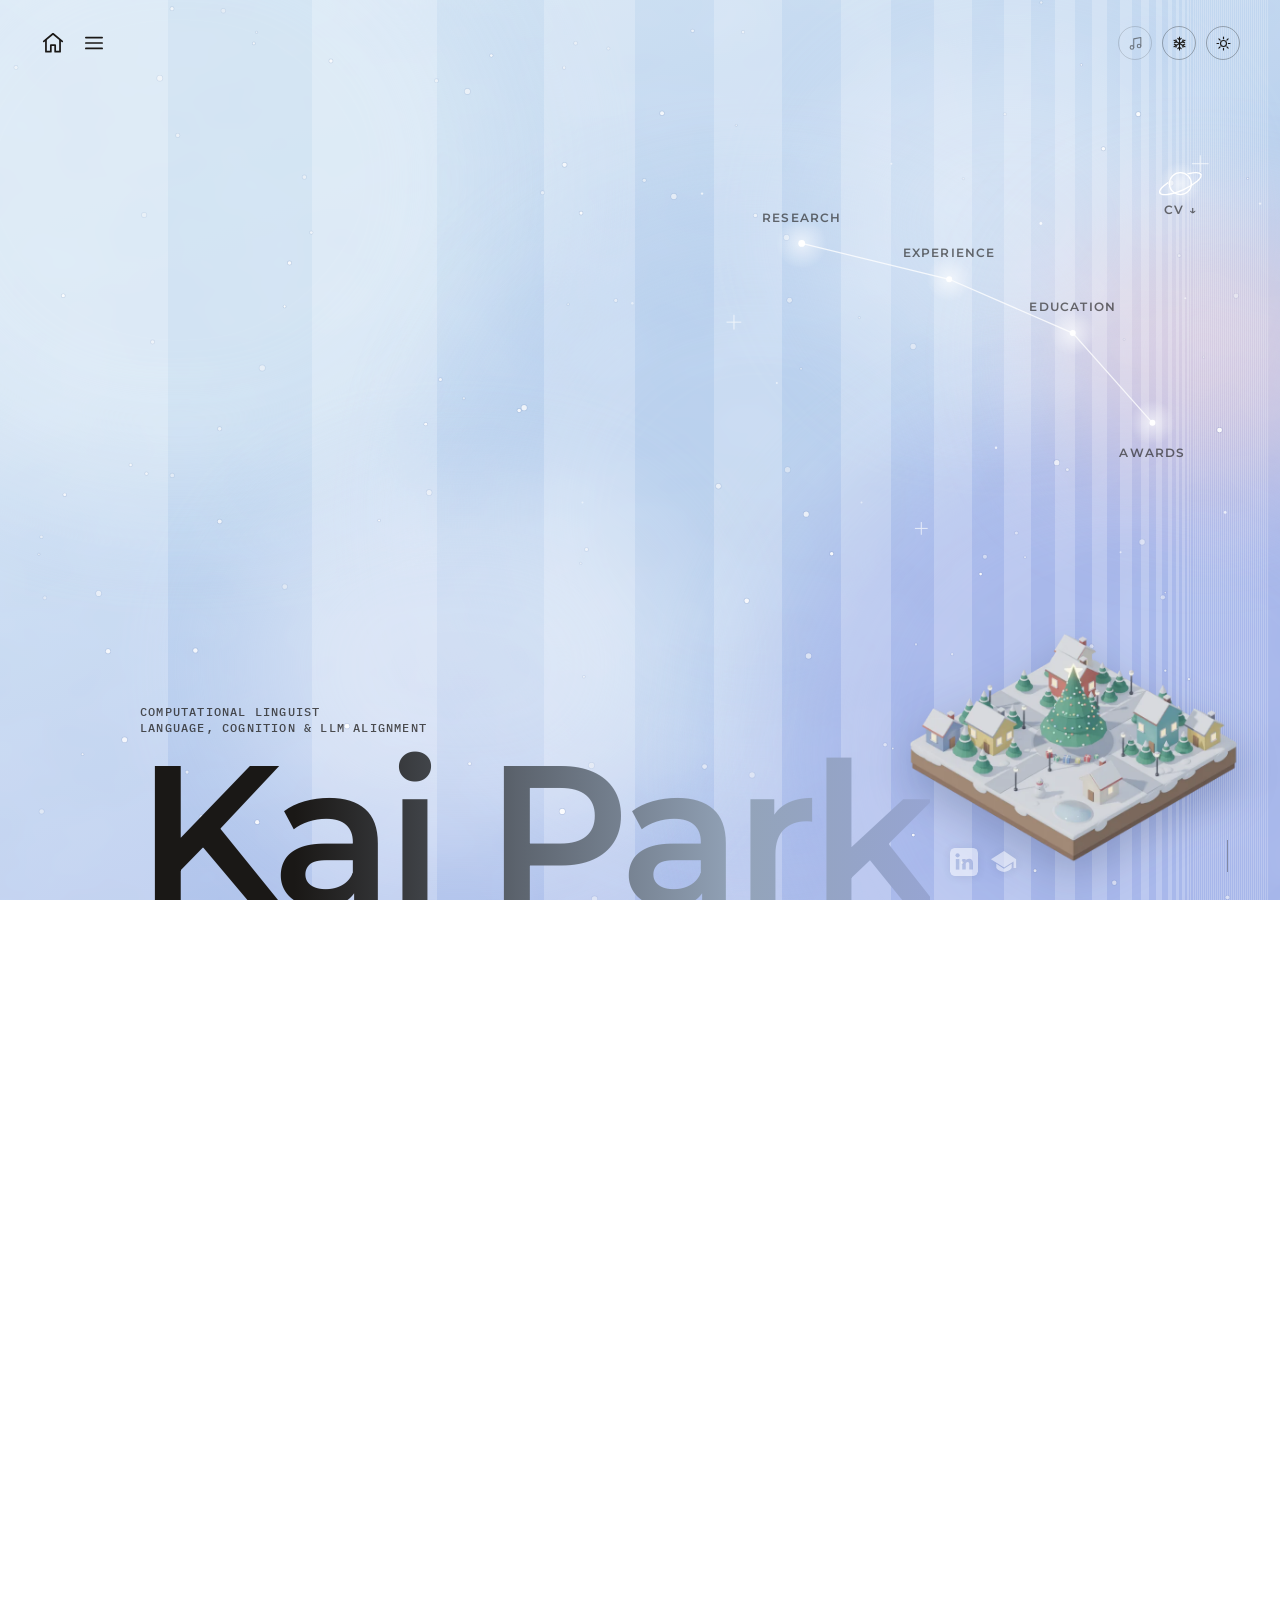
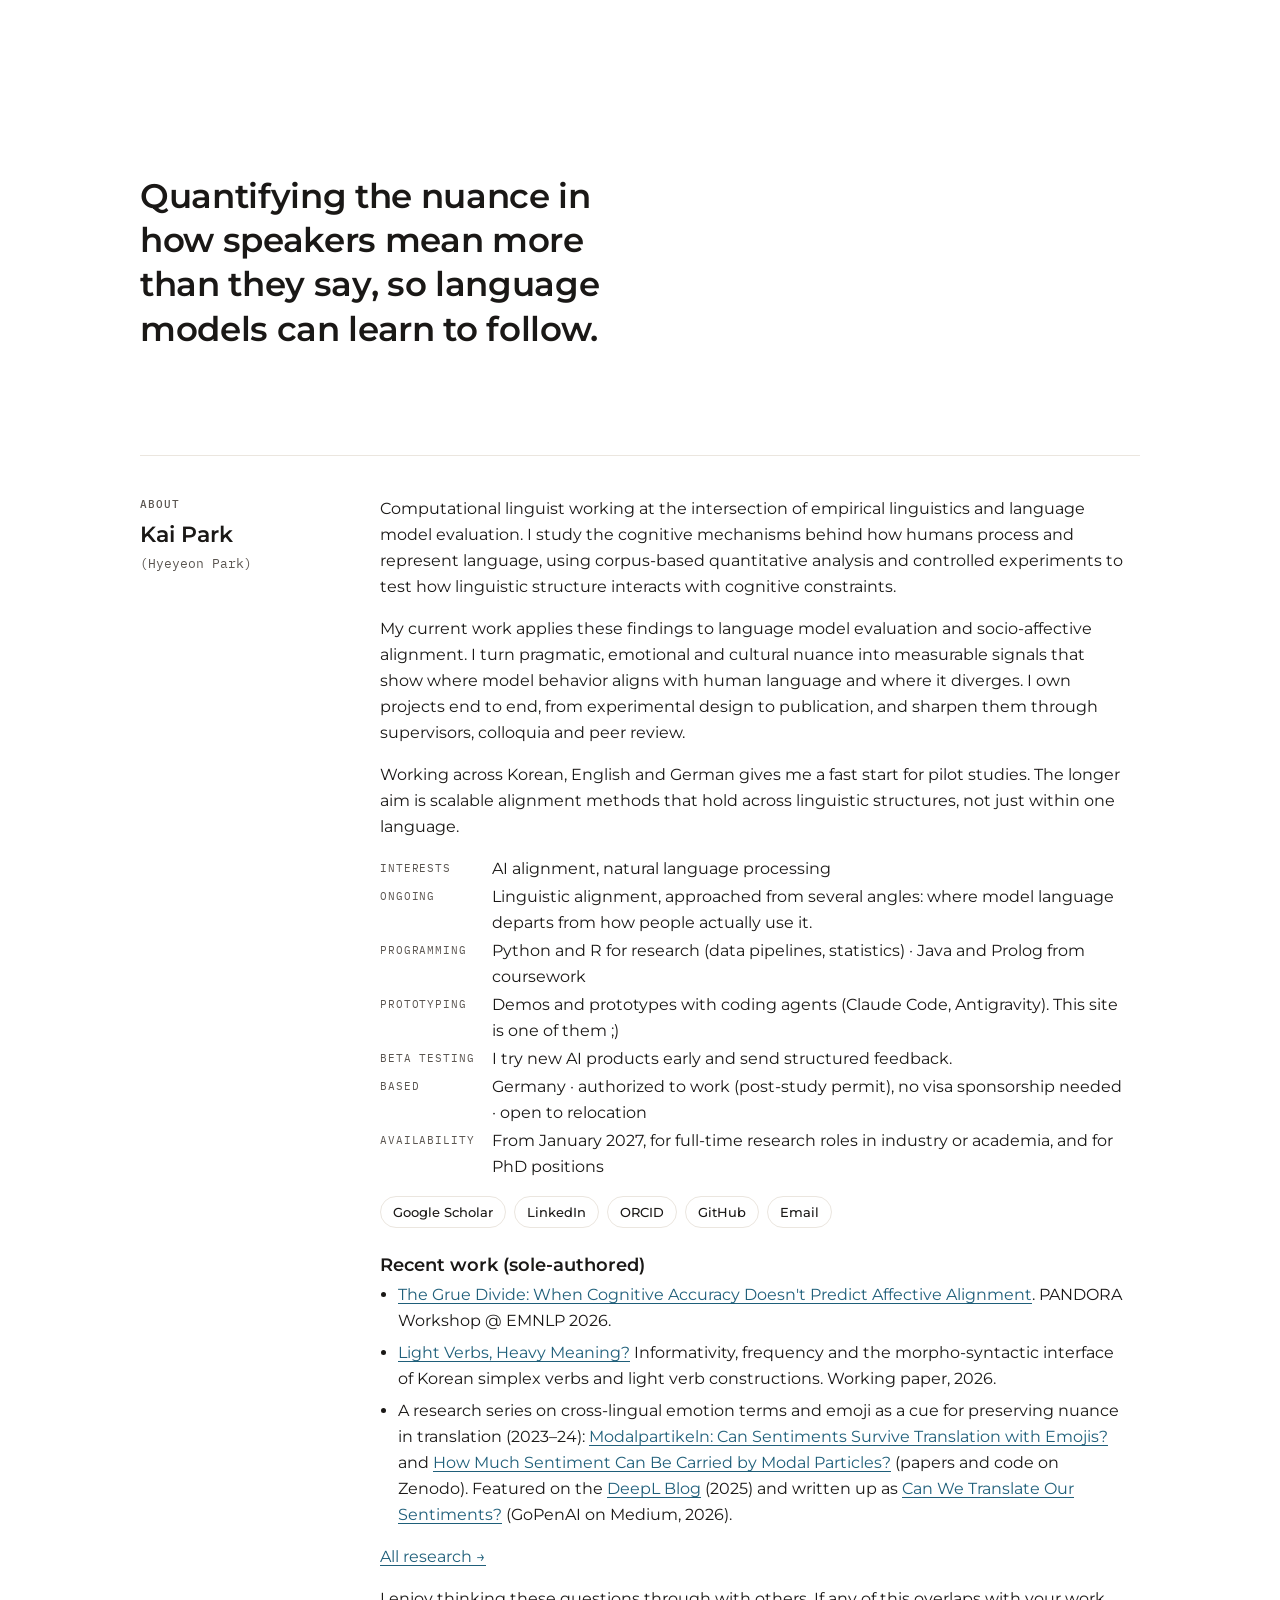
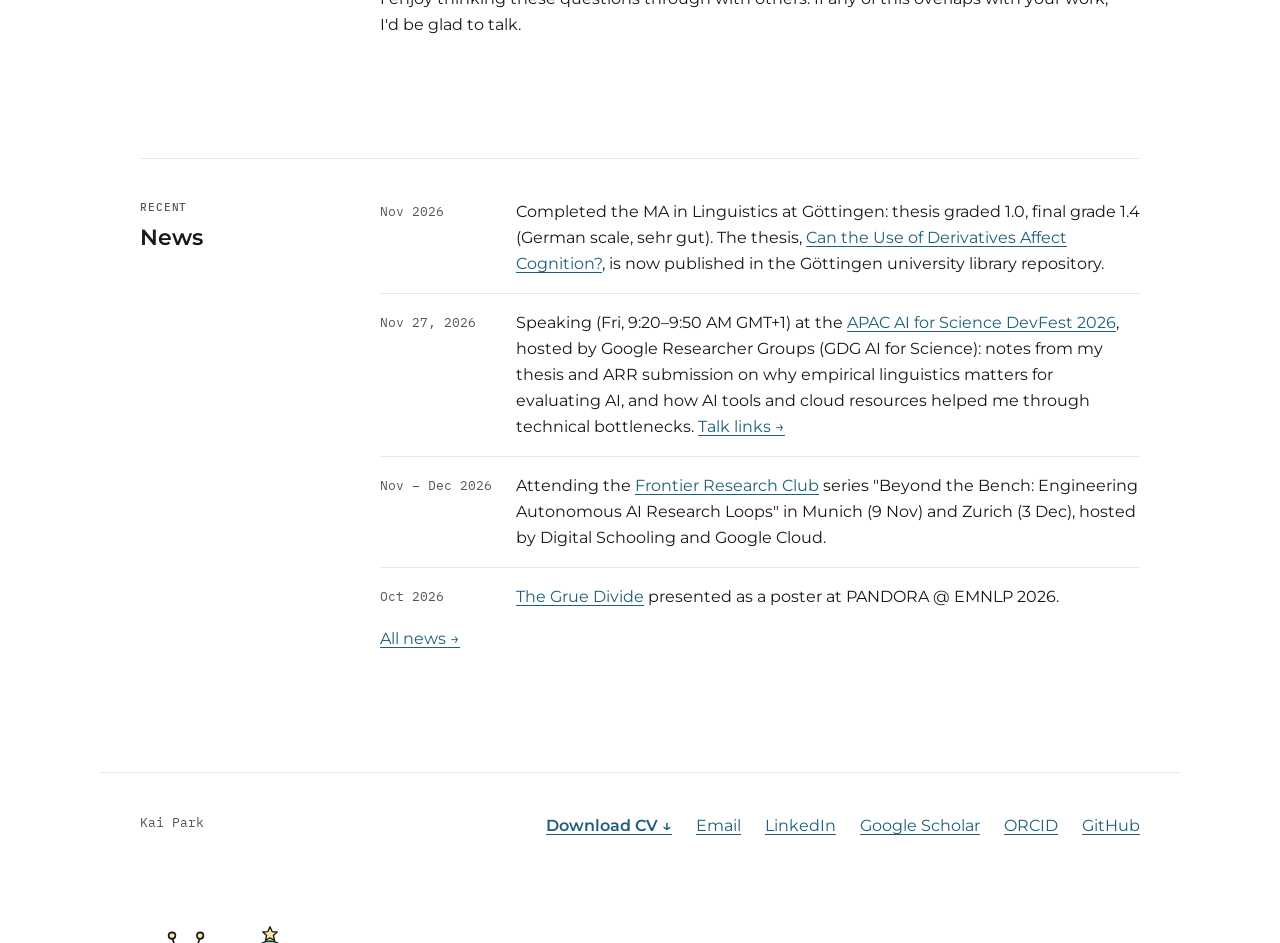
==== commit 1c59b900: "Home and llms: link the two Zenodo papers by DOI Co-Authored-By: Claude Opus 5.5 <noreply@anthropic." ====
--- a/index.html
+++ b/index.html
@@ -80,7 +80,7 @@
         <ul class="bul">
           <li><a href="https://aclanthology.org/2026.pandora-1.2/">The Grue Divide: When Cognitive Accuracy Doesn't Predict Affective Alignment</a>. PANDORA Workshop @ EMNLP 2026.</li>
           <li><a href="https://github.com/bakeyeon/light-verbs-heavy-meaning">Light Verbs, Heavy Meaning?</a> Informativity, frequency and the morpho-syntactic interface of Korean simplex verbs and light verb constructions. Working paper, 2026.</li>
-          <li>A research series on cross-lingual emotion terms and emoji as a cue for preserving nuance in translation (2023–24). Featured on the <a href="https://www.deepl.com/en/blog/connecting-insights-deepl-bridges">DeepL Blog</a> (2025) and written up as <a href="https://medium.com/gopenai/can-we-translate-our-sentiments-140c55822ead">Can We Translate Our Sentiments?</a> (GoPenAI on Medium, 2026).</li>
+          <li>A research series on cross-lingual emotion terms and emoji as a cue for preserving nuance in translation (2023–24): <a href="https://doi.org/10.5281/zenodo.24326143">Modalpartikeln: Can Sentiments Survive Translation with Emojis?</a> and <a href="https://doi.org/10.5281/zenodo.24326464">How Much Sentiment Can Be Carried by Modal Particles?</a> (papers and code on Zenodo). Featured on the <a href="https://www.deepl.com/en/blog/connecting-insights-deepl-bridges">DeepL Blog</a> (2025) and written up as <a href="https://medium.com/gopenai/can-we-translate-our-sentiments-140c55822ead">Can We Translate Our Sentiments?</a> (GoPenAI on Medium, 2026).</li>
         </ul>
         <p><a href="research.html">All research →</a></p>
         <p>I enjoy thinking these questions through with others. If any of this overlaps with your work, I'd be glad to talk.</p>
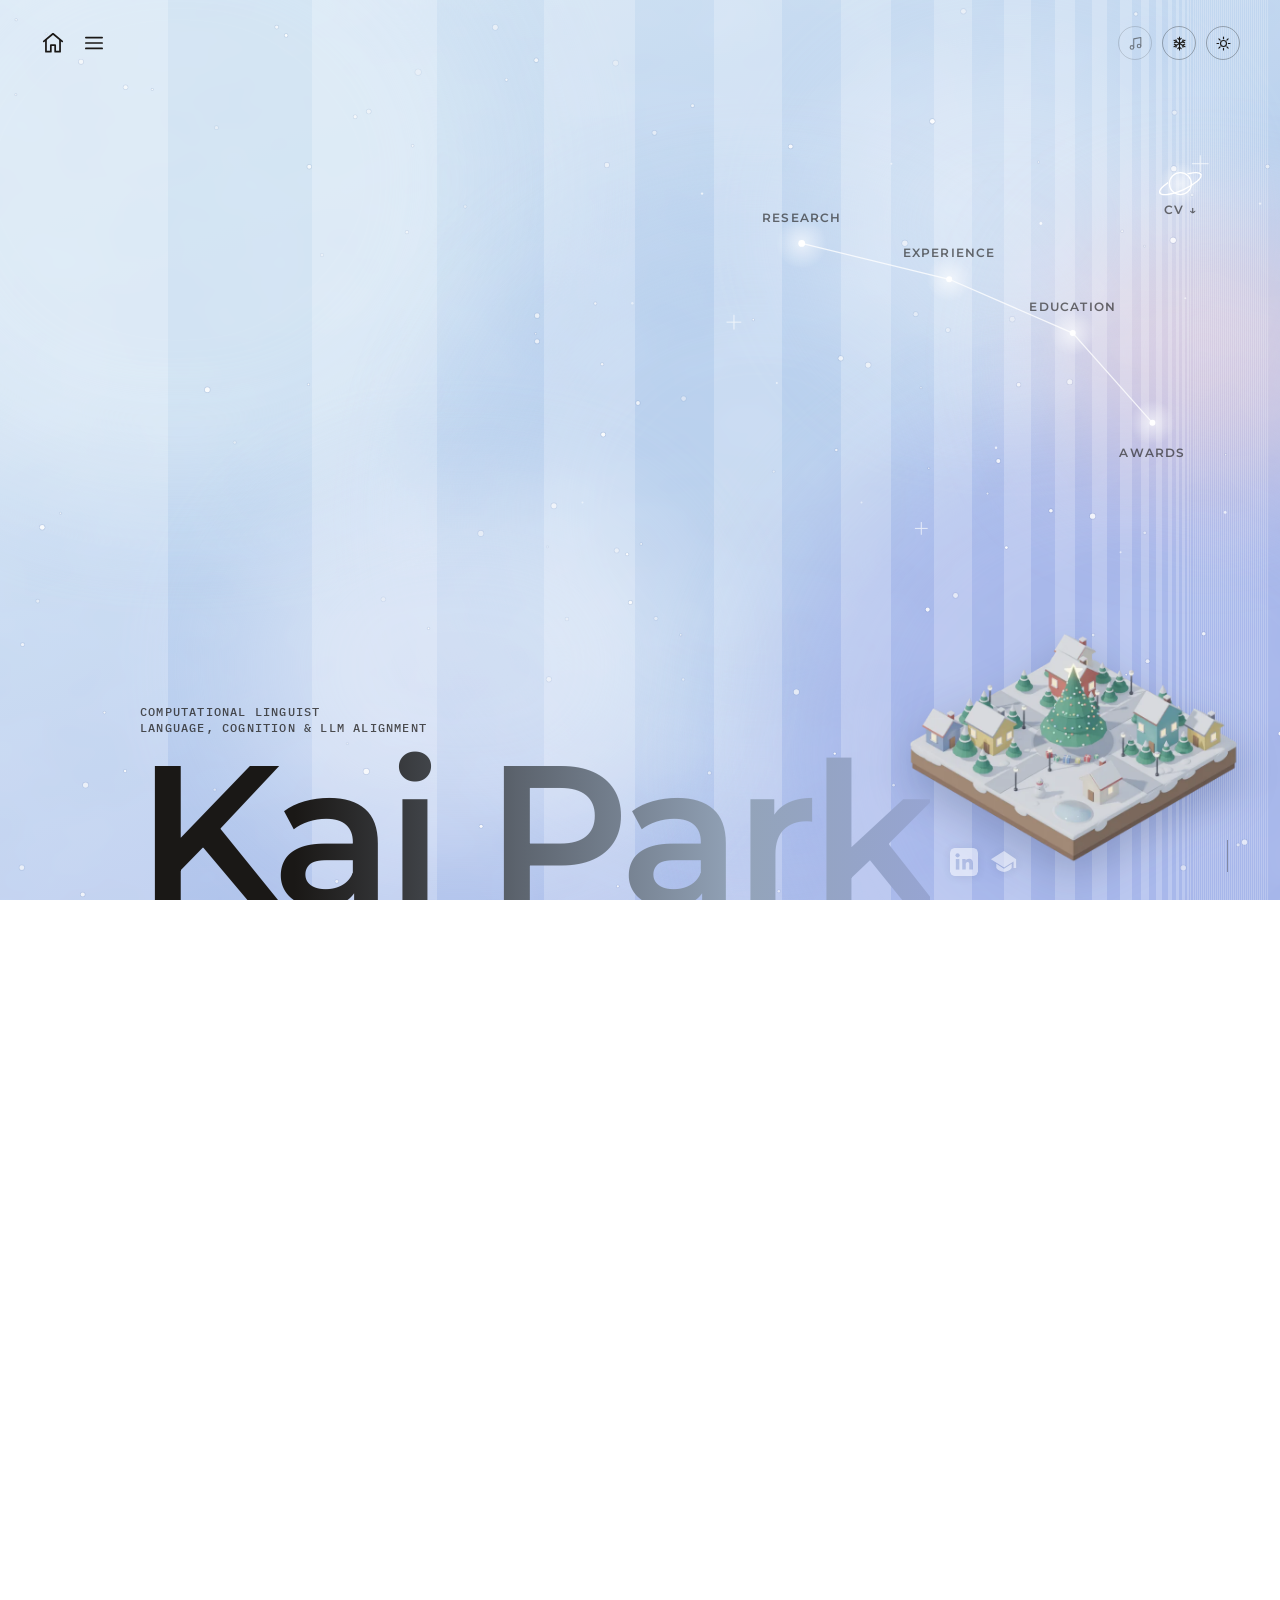
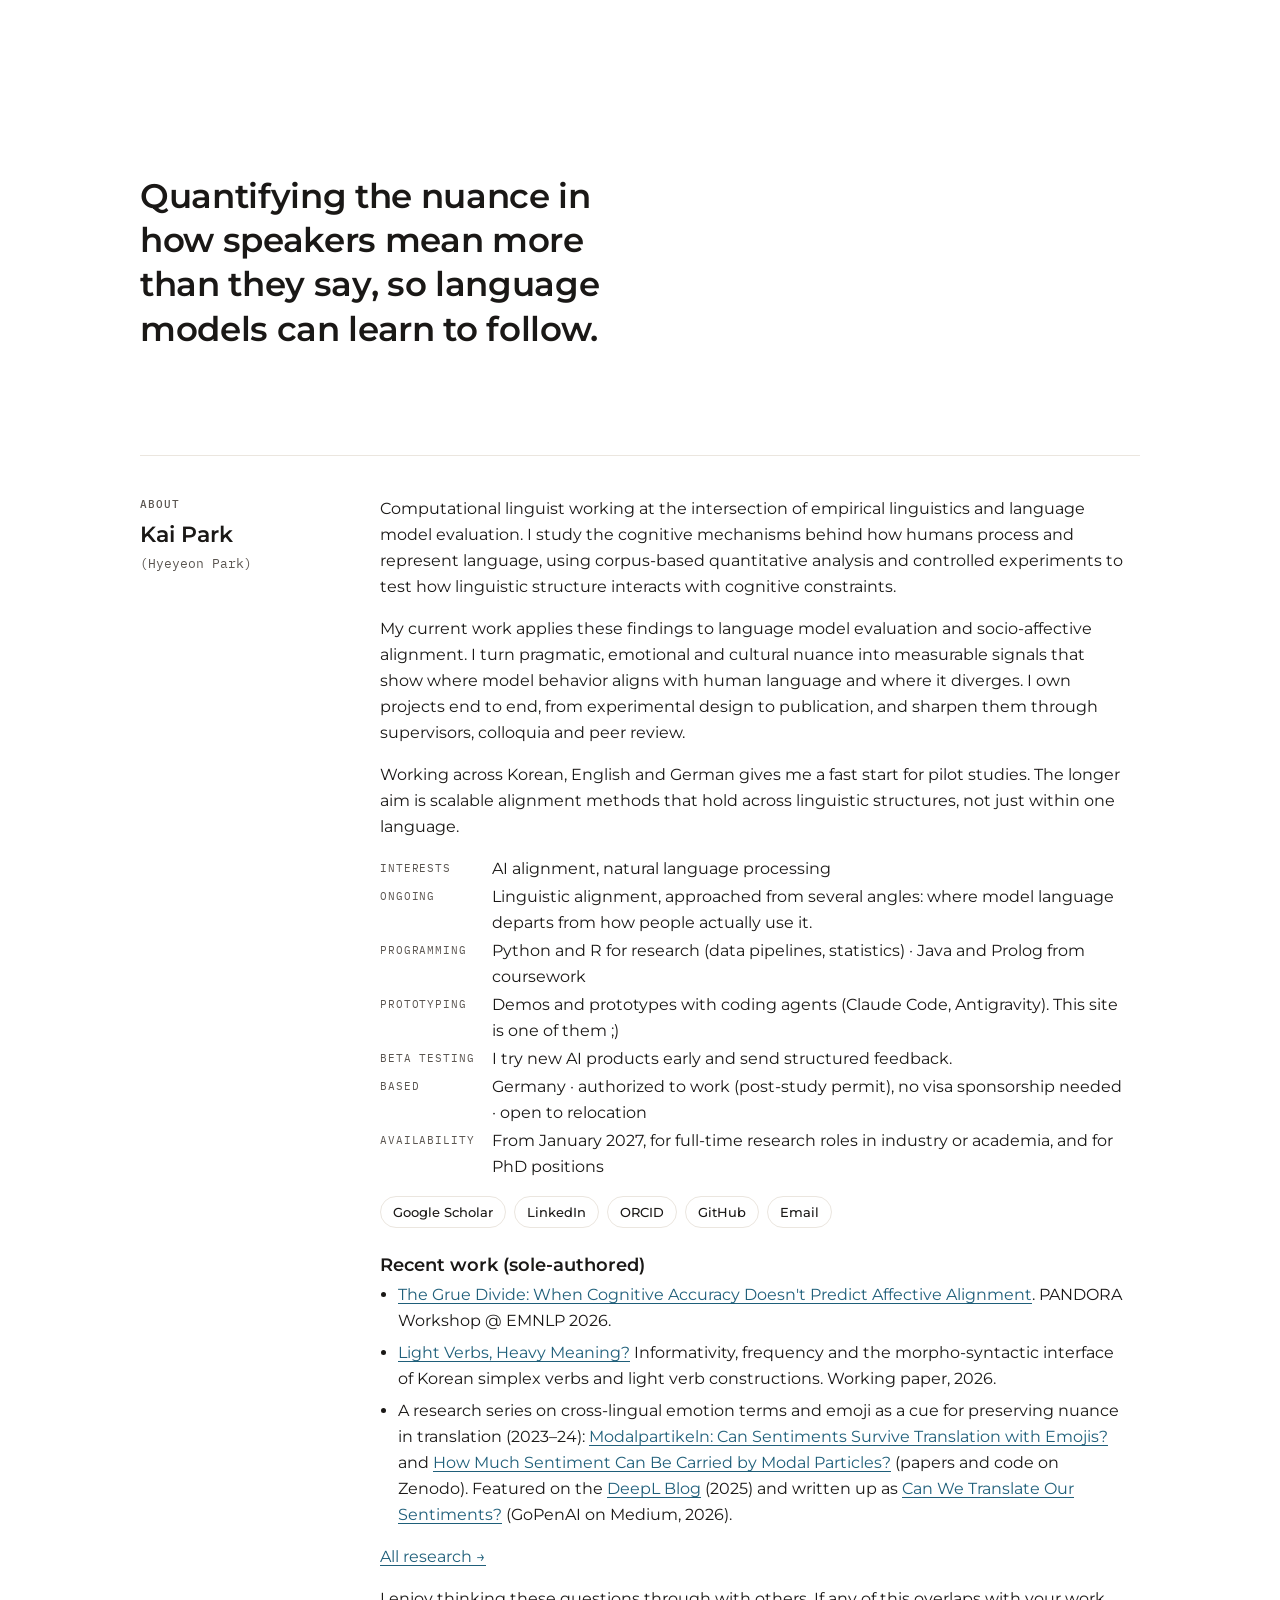
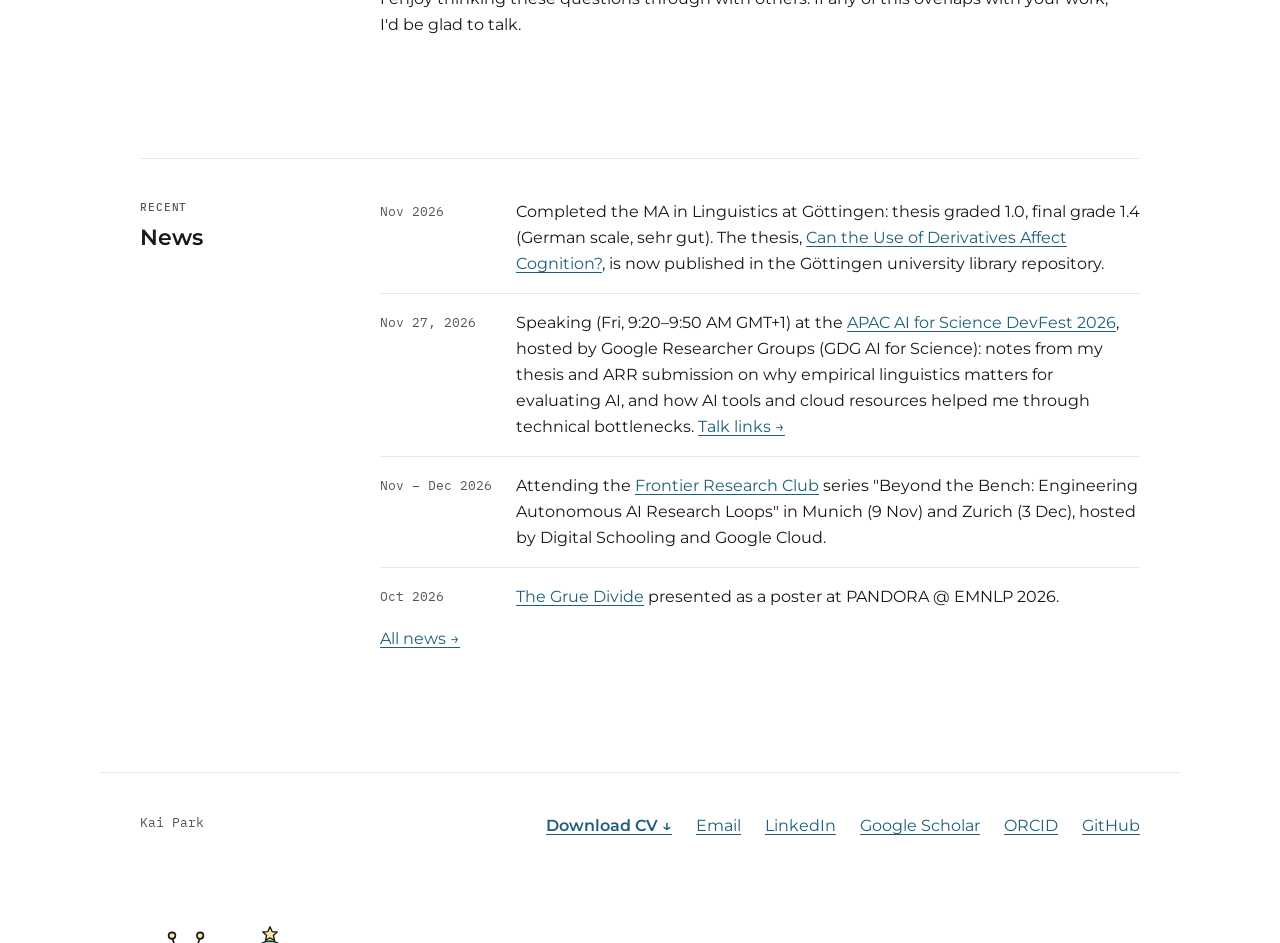
==== commit 983c5f3b: "Education and research: shorten affiliation lines Co-Authored-By: Claude Opus 5.5 <noreply@anthropic" ====
--- a/index.html
+++ b/index.html
@@ -15,7 +15,7 @@
   <meta property="og:site_name" content="Kai Park">
   <meta name="twitter:card" content="summary">
   <meta name="author" content="Kai Park">
-  <script type="application/ld+json">{"@context": "https://schema.org", "@graph": [{"@type": "Person", "@id": "https://bakeyeon.github.io/#person", "name": "Kai Park", "alternateName": ["Hyeyeon Park", "Kai Hyeyeon Park"], "url": "https://bakeyeon.github.io/", "jobTitle": "Computational Linguist", "description": "Computational linguist working on language, cognition and LLM alignment: quantifying pragmatic, emotional and cultural nuance to evaluate where model language departs from human language.", "knowsAbout": ["Computational linguistics", "Pragmatics", "Linguistic relativity", "Color cognition", "Morphological derivation", "LLM alignment", "RLHF annotation", "Cross-lingual sentiment", "Korean linguistics", "German modal particles"], "knowsLanguage": ["ko", "en", "de"], "alumniOf": [{"@type": "CollegeOrUniversity", "name": "Georg-August-Universität Göttingen"}, {"@type": "CollegeOrUniversity", "name": "Heinrich Heine University Düsseldorf"}, {"@type": "CollegeOrUniversity", "name": "Pusan National University"}], "homeLocation": {"@type": "Country", "name": "Germany"}, "email": "mailto:kai.hyeyeon.park@gmail.com", "subjectOf": [{"@type": "DigitalDocument", "name": "Kai Park CV (PDF)", "url": "https://bakeyeon.github.io/cv/Kai_Park_CV_public.pdf", "encodingFormat": "application/pdf"}, {"@type": "DigitalDocument", "name": "Kai Park CV (full text)", "url": "https://bakeyeon.github.io/llms-full.txt", "encodingFormat": "text/plain"}], "sameAs": ["https://www.linkedin.com/in/bakeyeon/", "https://scholar.google.com/citations?user=CzCE0C0AAAAJ", "https://orcid.org/0000-0002-2854-0127", "https://github.com/bakeyeon"]}, {"@type": "WebSite", "url": "https://bakeyeon.github.io/", "name": "Kai Park", "author": {"@id": "https://bakeyeon.github.io/#person"}}]}</script>
+  <script type="application/ld+json">{"@context": "https://schema.org", "@graph": [{"@type": "Person", "@id": "https://bakeyeon.github.io/#person", "name": "Kai Park", "alternateName": ["Hyeyeon Park", "Kai Hyeyeon Park"], "url": "https://bakeyeon.github.io/", "jobTitle": "Computational Linguist", "description": "Computational linguist working on language, cognition and LLM alignment: quantifying pragmatic, emotional and cultural nuance to evaluate where model language departs from human language.", "knowsAbout": ["Computational linguistics", "Pragmatics", "Linguistic relativity", "Color cognition", "Morphological derivation", "LLM alignment", "RLHF annotation", "Cross-lingual sentiment", "Korean linguistics", "German modal particles"], "knowsLanguage": ["ko", "en", "de"], "alumniOf": [{"@type": "CollegeOrUniversity", "name": "Georg-August-Universität Göttingen"}, {"@type": "CollegeOrUniversity", "name": "Pusan National University"}], "homeLocation": {"@type": "Country", "name": "Germany"}, "email": "mailto:kai.hyeyeon.park@gmail.com", "subjectOf": [{"@type": "DigitalDocument", "name": "Kai Park CV (PDF)", "url": "https://bakeyeon.github.io/cv/Kai_Park_CV_public.pdf", "encodingFormat": "application/pdf"}, {"@type": "DigitalDocument", "name": "Kai Park CV (full text)", "url": "https://bakeyeon.github.io/llms-full.txt", "encodingFormat": "text/plain"}], "sameAs": ["https://www.linkedin.com/in/bakeyeon/", "https://scholar.google.com/citations?user=CzCE0C0AAAAJ", "https://orcid.org/0000-0002-2854-0127", "https://github.com/bakeyeon"]}, {"@type": "WebSite", "url": "https://bakeyeon.github.io/", "name": "Kai Park", "author": {"@id": "https://bakeyeon.github.io/#person"}}]}</script>
   <link rel="preconnect" href="https://fonts.googleapis.com">
   <link rel="preconnect" href="https://fonts.gstatic.com" crossorigin>
   <link rel="stylesheet" href="https://fonts.googleapis.com/css2?family=Montserrat:wght@400;500;600;700&family=IBM+Plex+Mono:wght@400;500&family=Noto+Sans+KR:wght@400;500&display=swap">
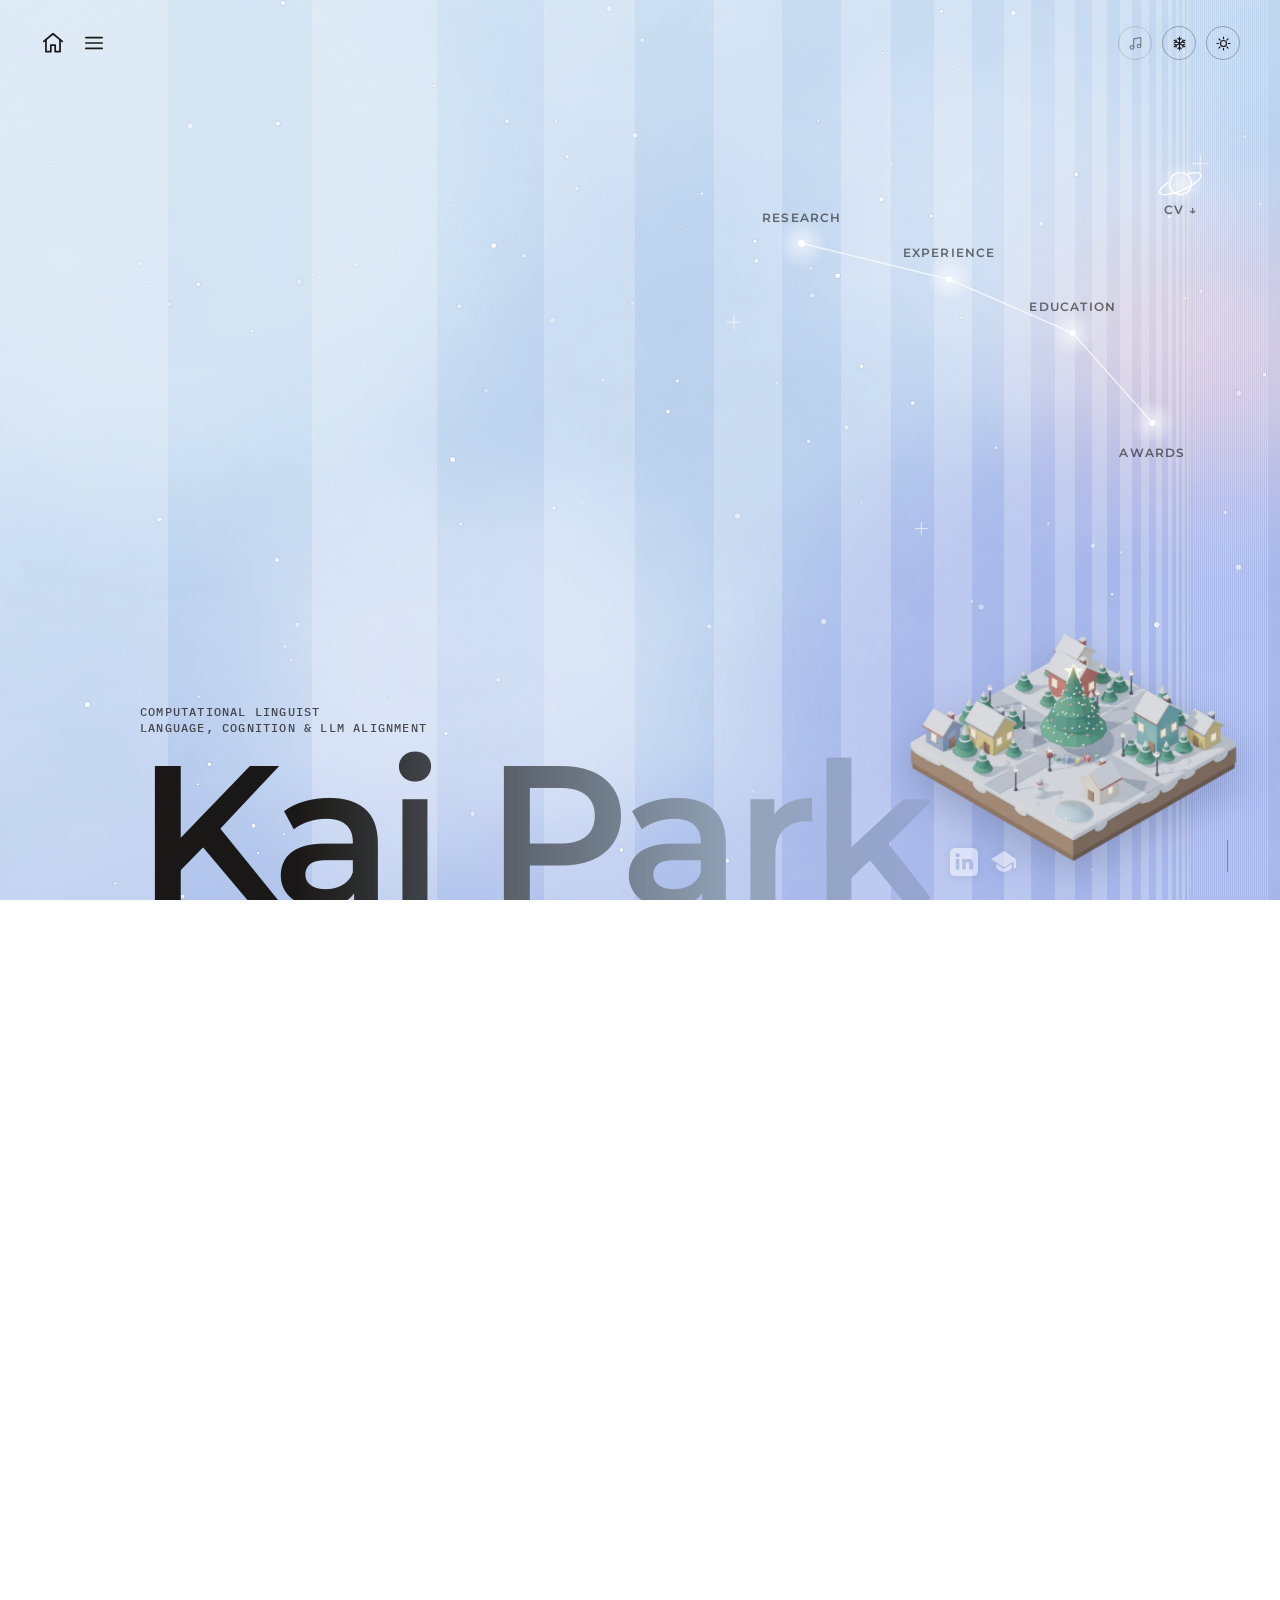
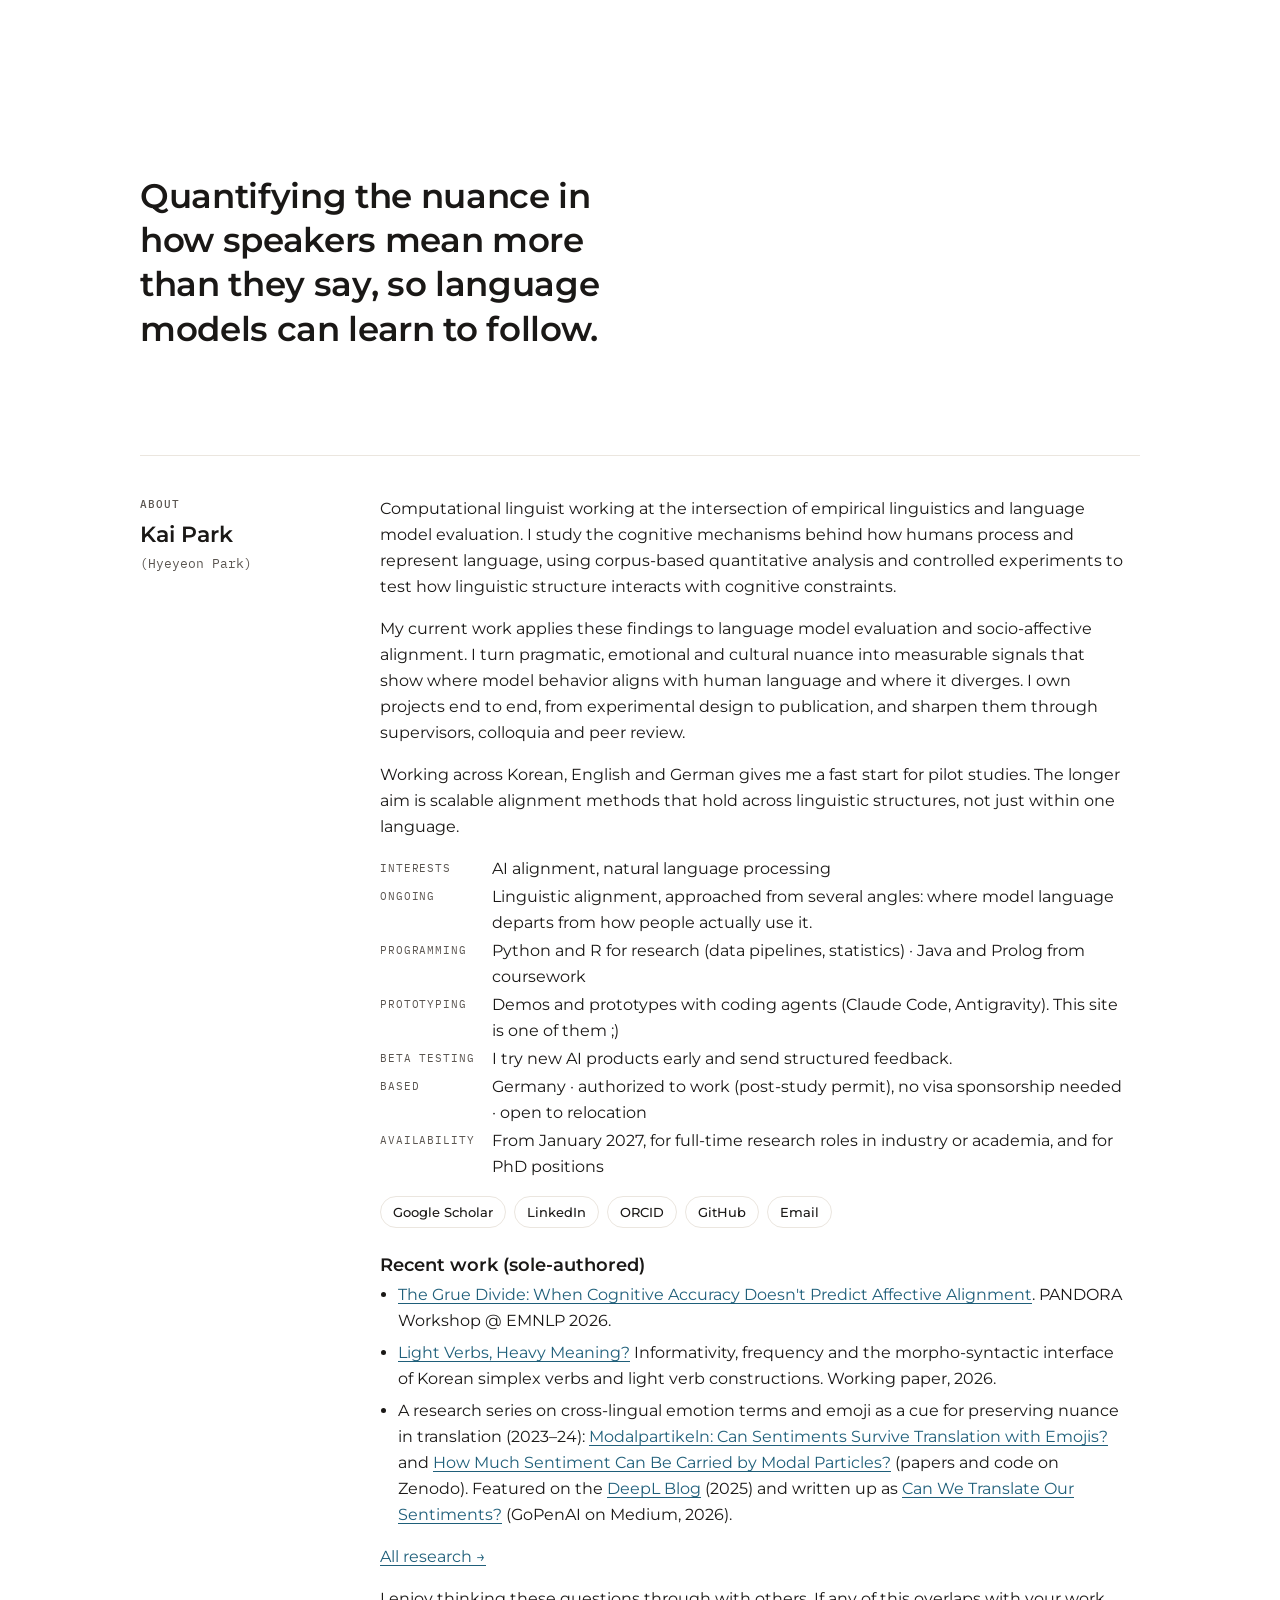
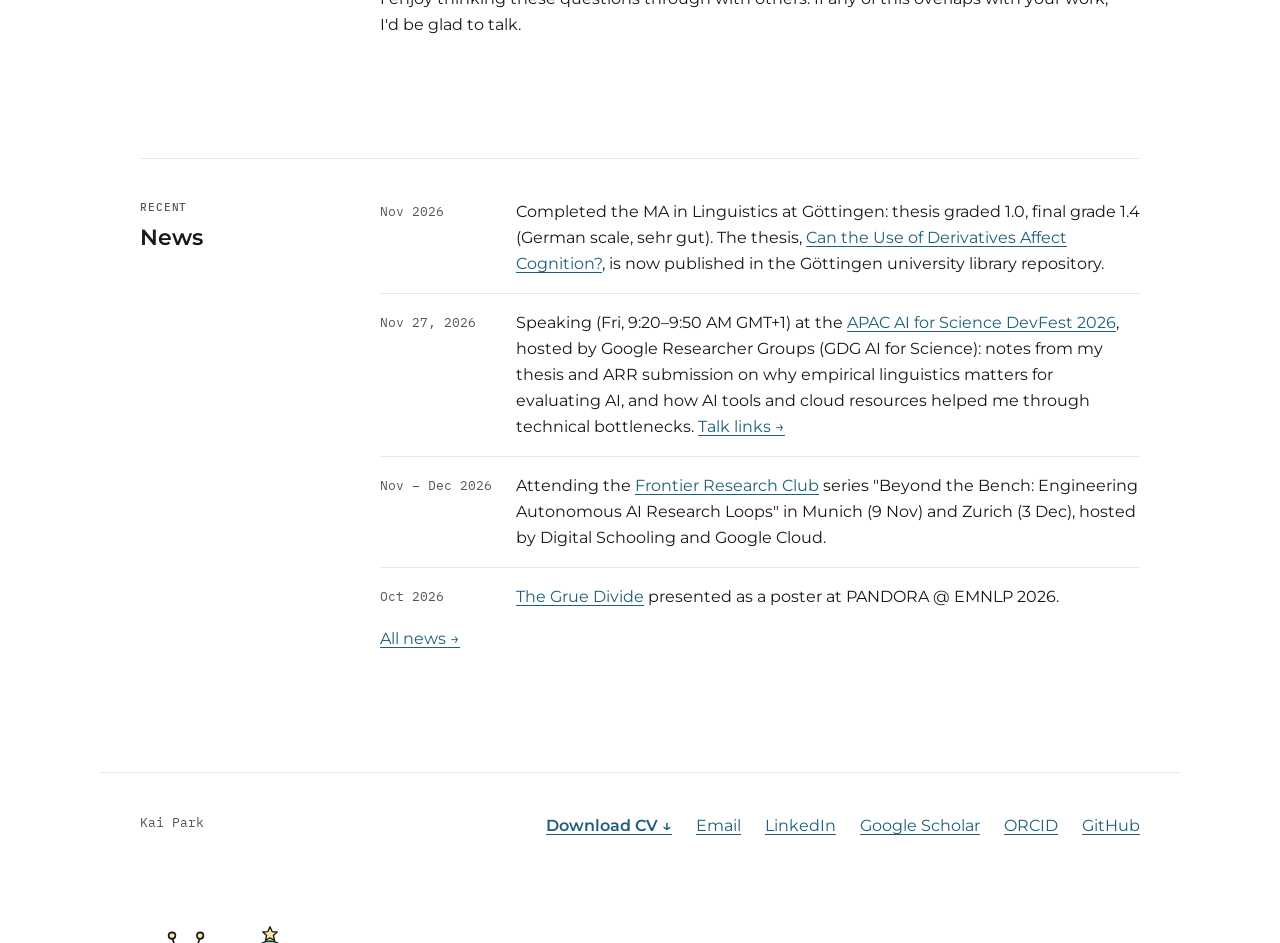
==== commit f9658deb: "Talk: ask-by-email section; email links copy an encoded address Co-Authored-By: Claude Opus 5.5 <nor" ====
--- a/index.html
+++ b/index.html
@@ -75,7 +75,7 @@
           <dt>Based</dt><dd>Germany · authorized to work (post-study permit), no visa sponsorship needed · open to relocation</dd>
           <dt>Availability</dt><dd>From January 2027, for full-time research roles in industry or academia, and for PhD positions</dd>
         </dl>
-        <ul class="profiles"><li><a href="https://scholar.google.com/citations?user=CzCE0C0AAAAJ">Google Scholar</a></li><li><a href="https://www.linkedin.com/in/bakeyeon/">LinkedIn</a></li><li><a href="https://orcid.org/0000-0002-2854-0127">ORCID</a></li><li><a href="https://github.com/bakeyeon">GitHub</a></li><li><a href="mailto:kai.hyeyeon.park@gmail.com">Email</a></li></ul>
+        <ul class="profiles"><li><a href="https://scholar.google.com/citations?user=CzCE0C0AAAAJ">Google Scholar</a></li><li><a href="https://www.linkedin.com/in/bakeyeon/">LinkedIn</a></li><li><a href="https://orcid.org/0000-0002-2854-0127">ORCID</a></li><li><a href="https://github.com/bakeyeon">GitHub</a></li><li><a href="#email" data-mail="a2FpLmh5ZXllb24ucGFya0BnbWFpbC5jb20=">Email</a></li></ul>
         <h3>Recent work (sole-authored)</h3>
         <ul class="bul">
           <li><a href="https://aclanthology.org/2026.pandora-1.2/">The Grue Divide: When Cognitive Accuracy Doesn't Predict Affective Alignment</a>. PANDORA Workshop @ EMNLP 2026.</li>
@@ -107,7 +107,7 @@
     <span class="gloss">Kai Park</span>
     <span class="links">
       <a class="cv-foot" href="cv/Kai_Park_CV_public.pdf" download="Kai_Park_CV.pdf">Download CV ↓</a>
-      <a href="mailto:kai.hyeyeon.park@gmail.com">Email</a>
+      <a href="#email" data-mail="a2FpLmh5ZXllb24ucGFya0BnbWFpbC5jb20=">Email</a>
       <a href="https://www.linkedin.com/in/bakeyeon/">LinkedIn</a>
       <a href="https://scholar.google.com/citations?user=CzCE0C0AAAAJ">Google Scholar</a>
       <a href="https://orcid.org/0000-0002-2854-0127">ORCID</a>
@@ -115,6 +115,6 @@
     </span>
   </footer>
   <script src="assets/news.js?v=6"></script>
-  <script src="assets/main.js?v=35"></script>
+  <script src="assets/main.js?v=36"></script>
 </body>
 </html>
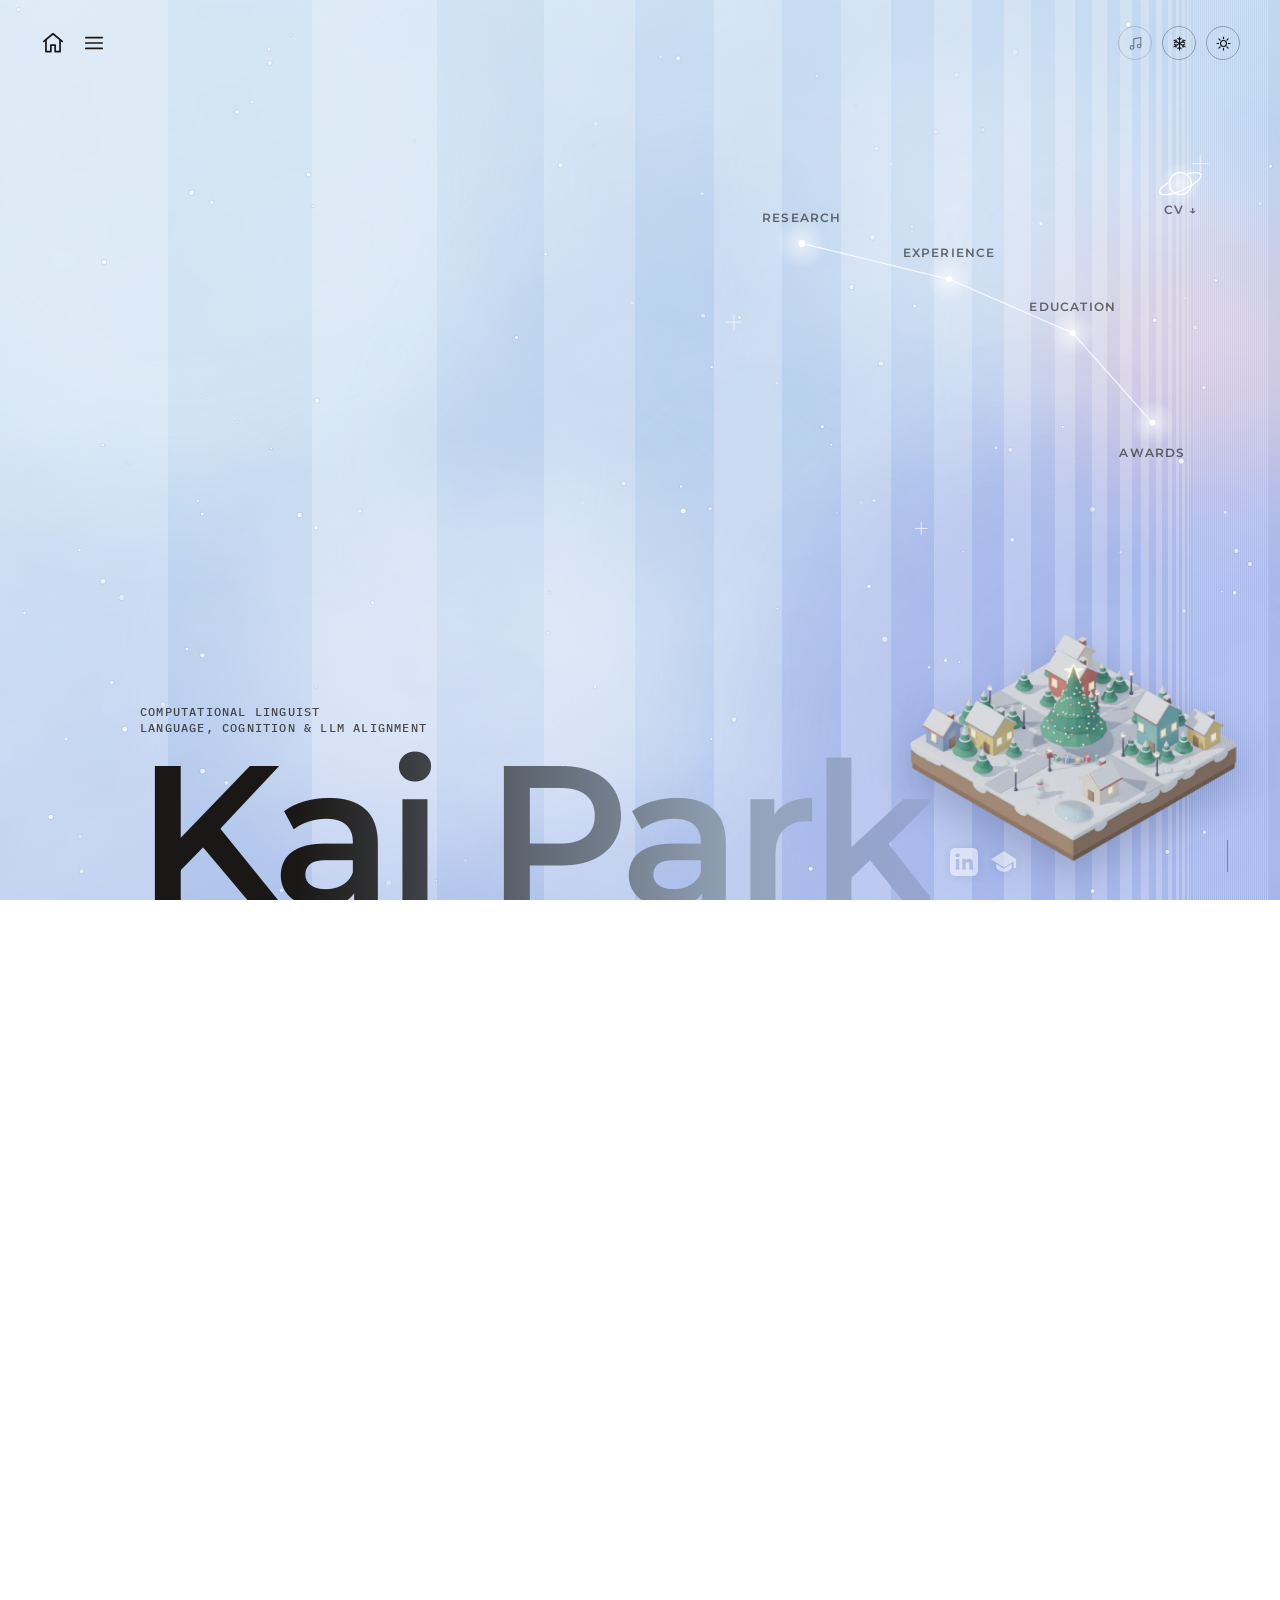
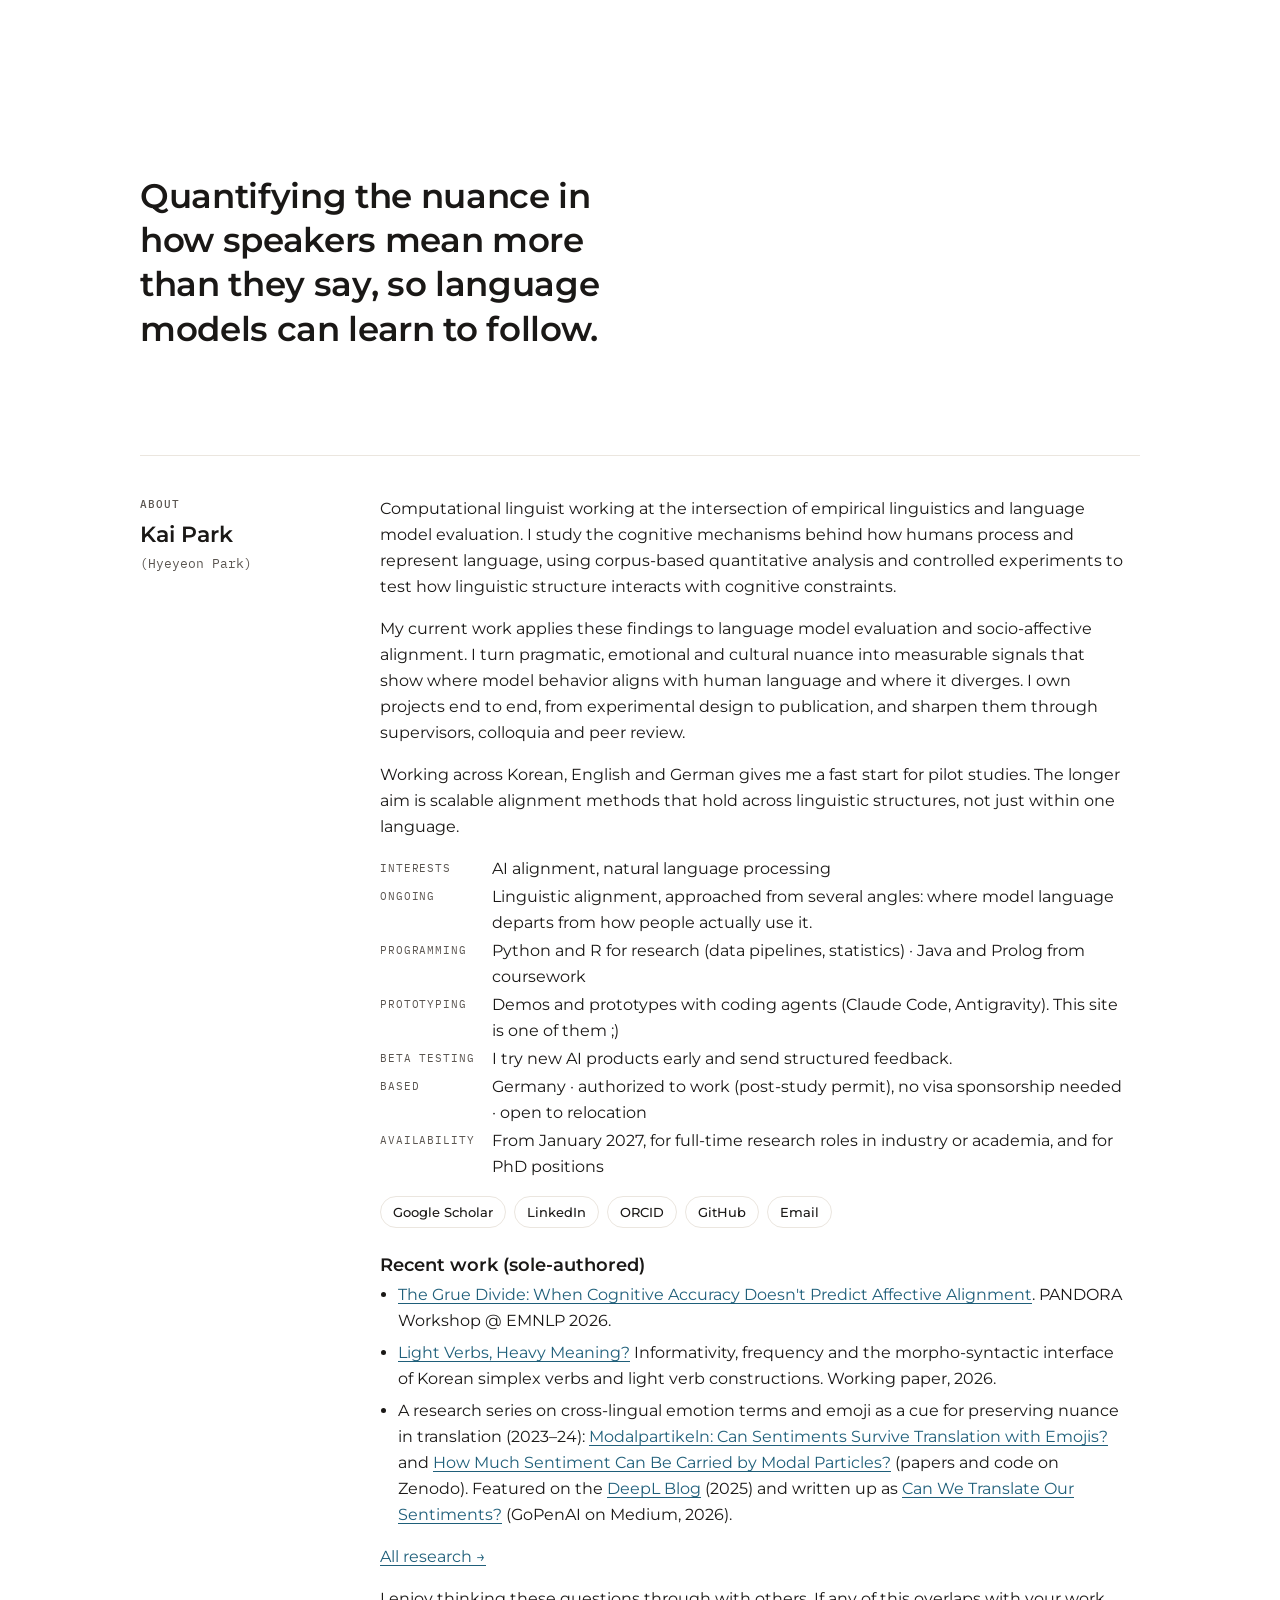
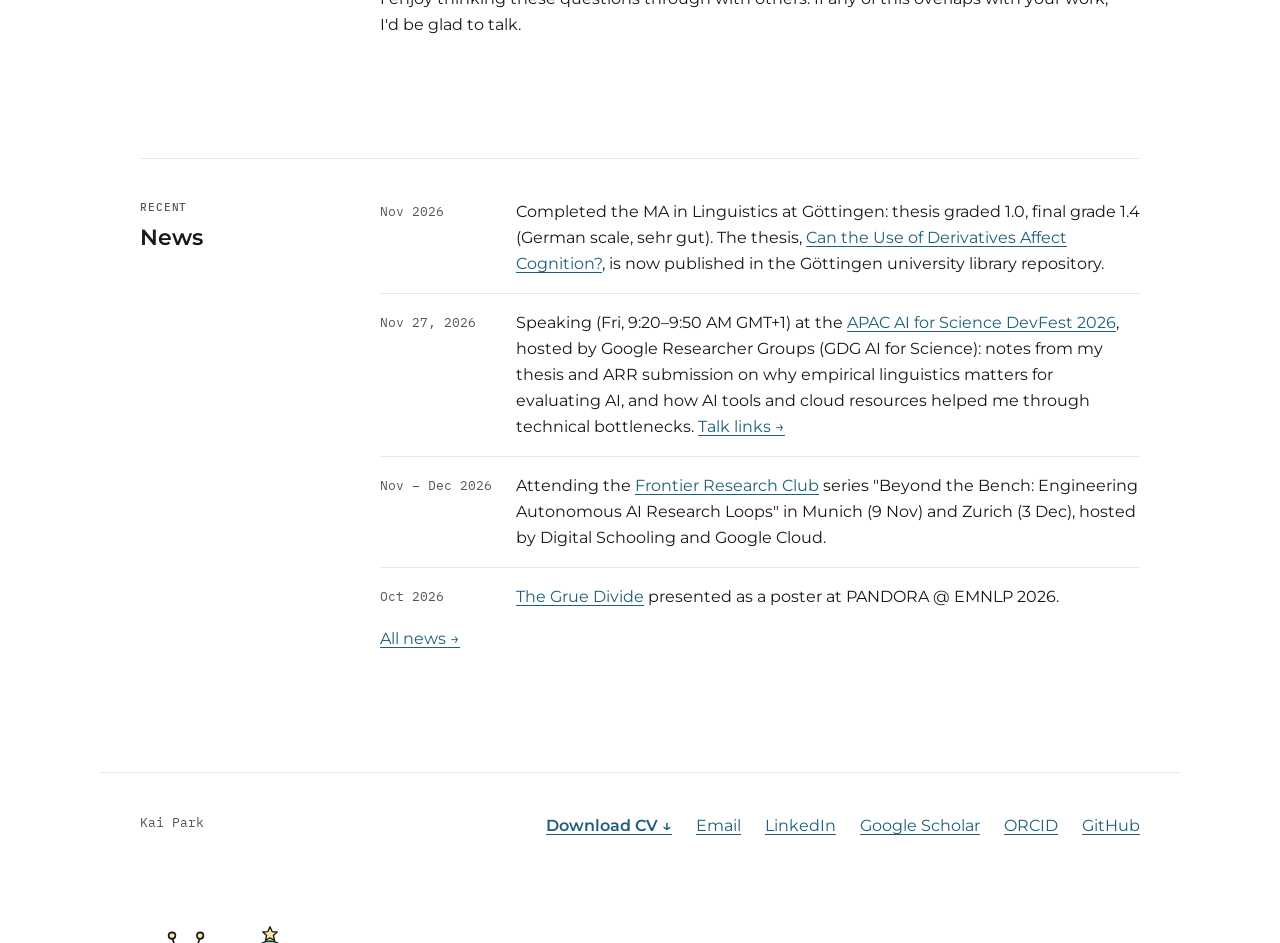
==== commit 614d2ff2: "Talk: title first, summary under the video; add Talk to the menu and Research Co-Authored-By: Claude" ====
--- a/index.html
+++ b/index.html
@@ -115,6 +115,6 @@
     </span>
   </footer>
   <script src="assets/news.js?v=6"></script>
-  <script src="assets/main.js?v=36"></script>
+  <script src="assets/main.js?v=37"></script>
 </body>
 </html>
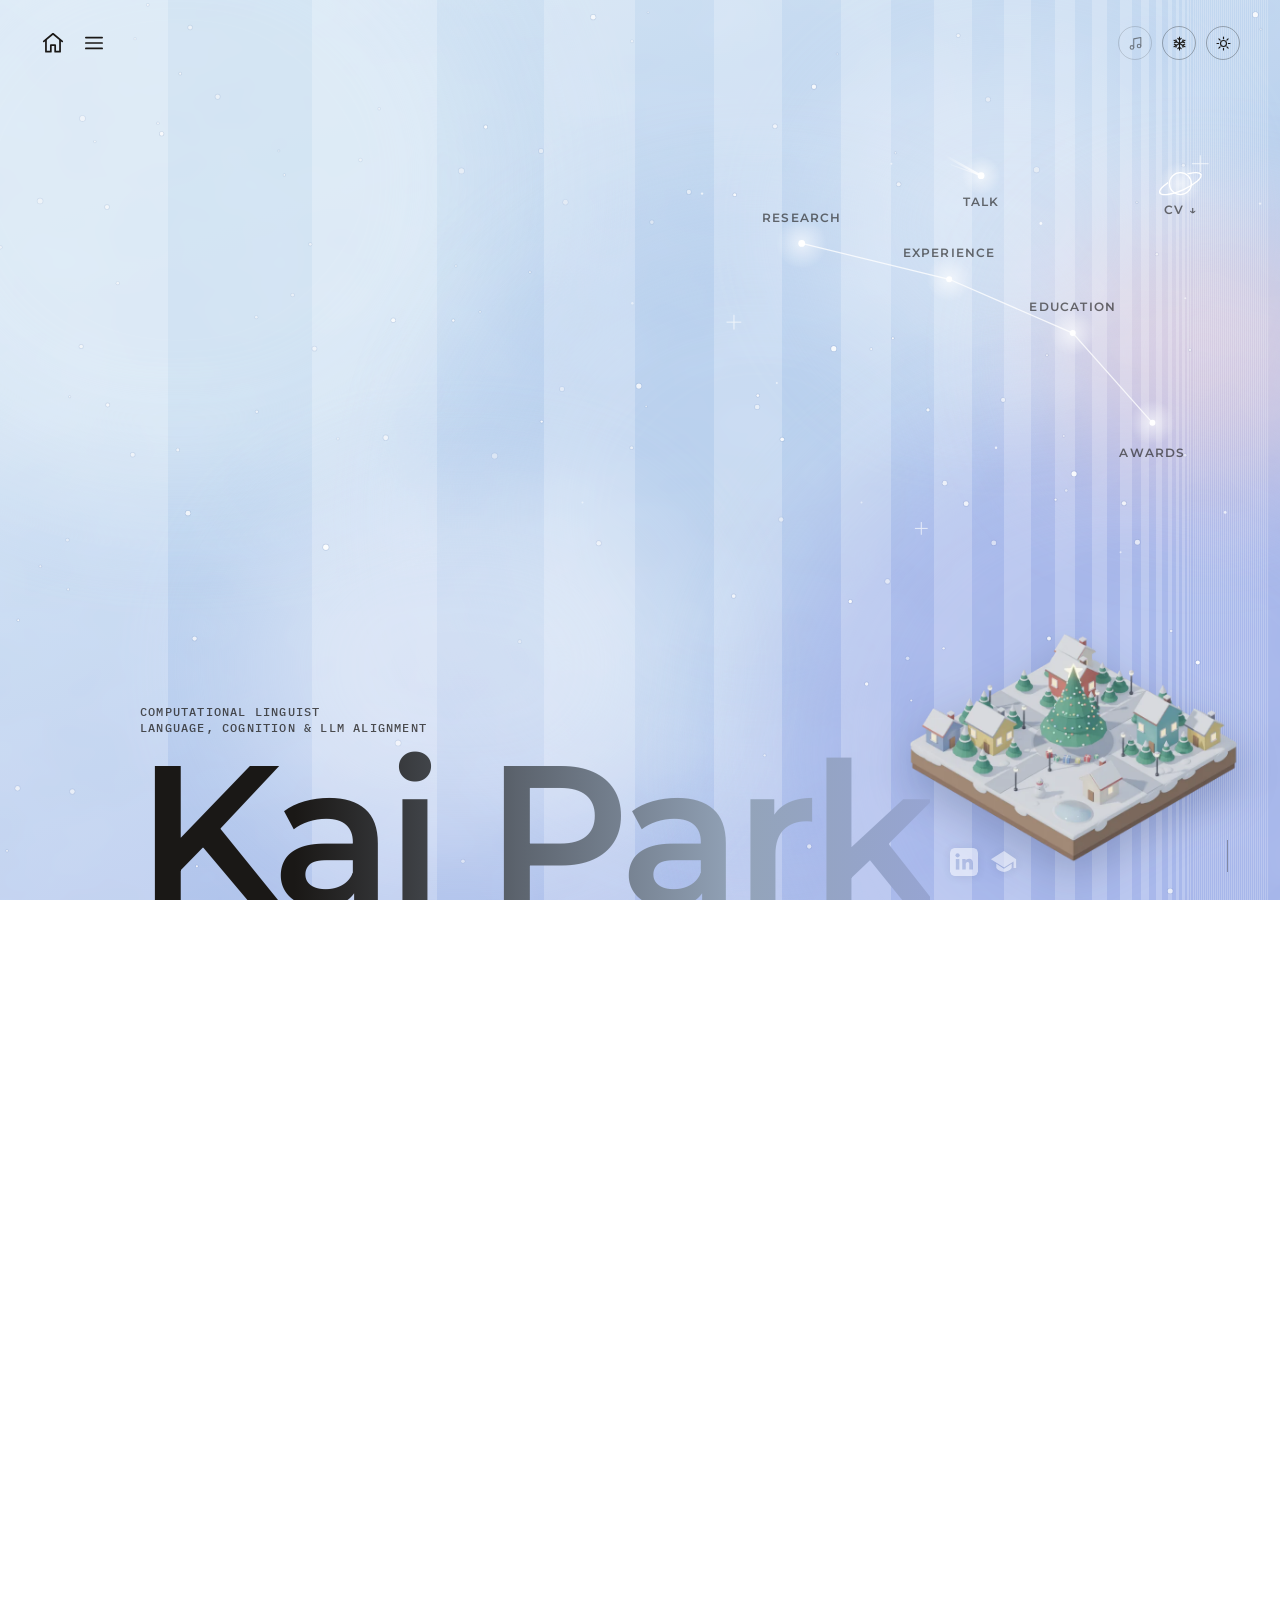
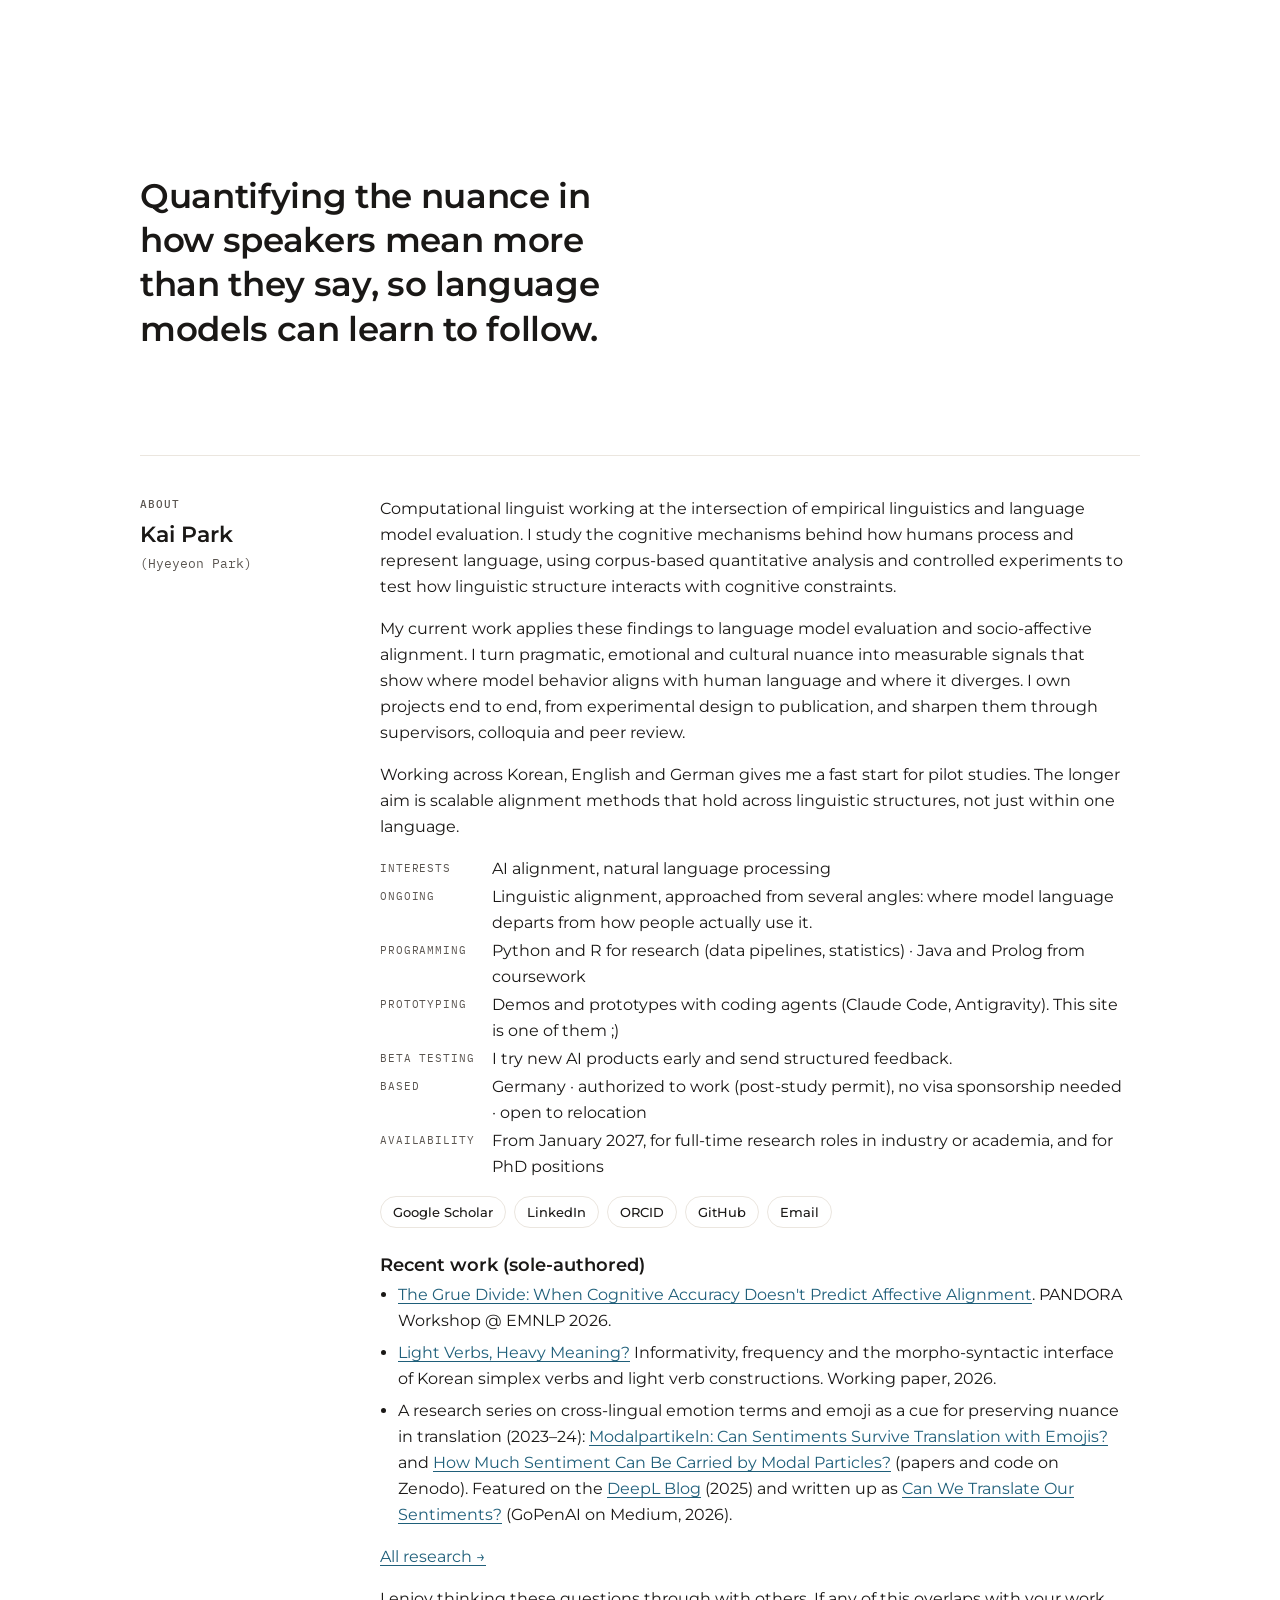
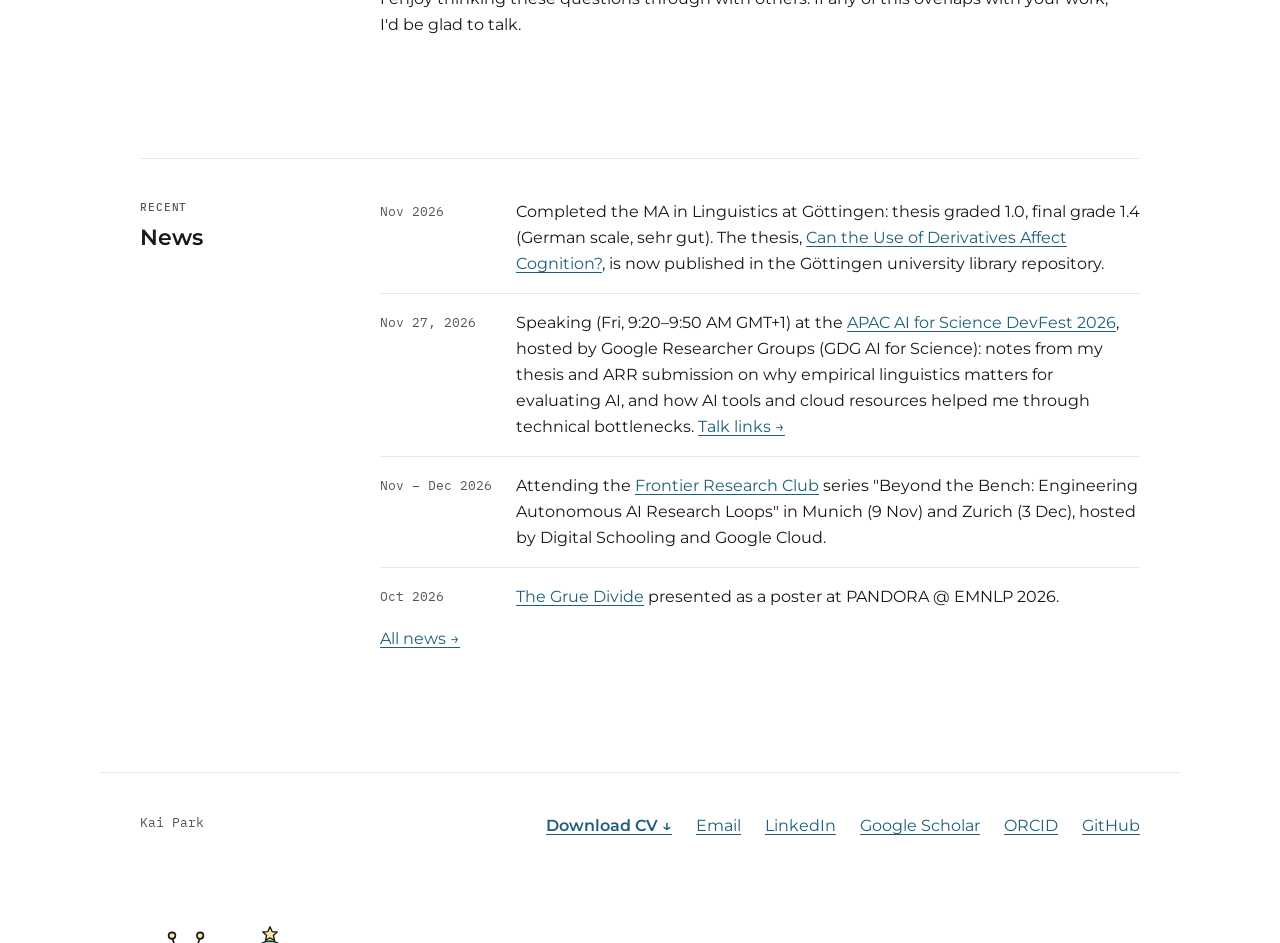
==== commit 4ac823f8: "Nav: add a Talk comet beside the constellation Co-Authored-By: Claude Opus 5.5 <noreply@anthropic.co" ====
--- a/index.html
+++ b/index.html
@@ -20,7 +20,7 @@
   <link rel="preconnect" href="https://fonts.gstatic.com" crossorigin>
   <link rel="stylesheet" href="https://fonts.googleapis.com/css2?family=Montserrat:wght@400;500;600;700&family=IBM+Plex+Mono:wght@400;500&family=Noto+Sans+KR:wght@400;500&display=swap">
   <link rel="icon" href="assets/favicon.svg" type="image/svg+xml">
-  <link rel="stylesheet" href="assets/styles.css?v=57">
+  <link rel="stylesheet" href="assets/styles.css?v=58">
 </head>
 <body>
   <header class="bar">
@@ -115,6 +115,6 @@
     </span>
   </footer>
   <script src="assets/news.js?v=6"></script>
-  <script src="assets/main.js?v=37"></script>
+  <script src="assets/main.js?v=38"></script>
 </body>
 </html>
--- a/assets/styles.css
+++ b/assets/styles.css
@@ -133,6 +133,11 @@
 .star .saturn { transition: transform .4s ease; }
 .star.planet:hover .saturn, .star.planet:focus-visible .saturn { transform: rotate(-14deg) scale(1.12); }
 .star:hover text, .star:focus-visible text { fill-opacity: 1; }
+.star .tail { fill: none; stroke-linecap: round; }
+.star .cbody { transition: transform .4s ease; }
+.star.comet:hover .cbody, .star.comet:focus-visible .cbody { transform: translate(3px, 2px) scale(1.08); }
+.mini-nav .star.comet.current .core { fill: var(--signal); }
+.mini-nav .star.comet.current text { fill-opacity: 1; }
 .star:focus-visible .core { stroke: var(--focus); stroke-width: 2; }
 
 /* intro under the hero */
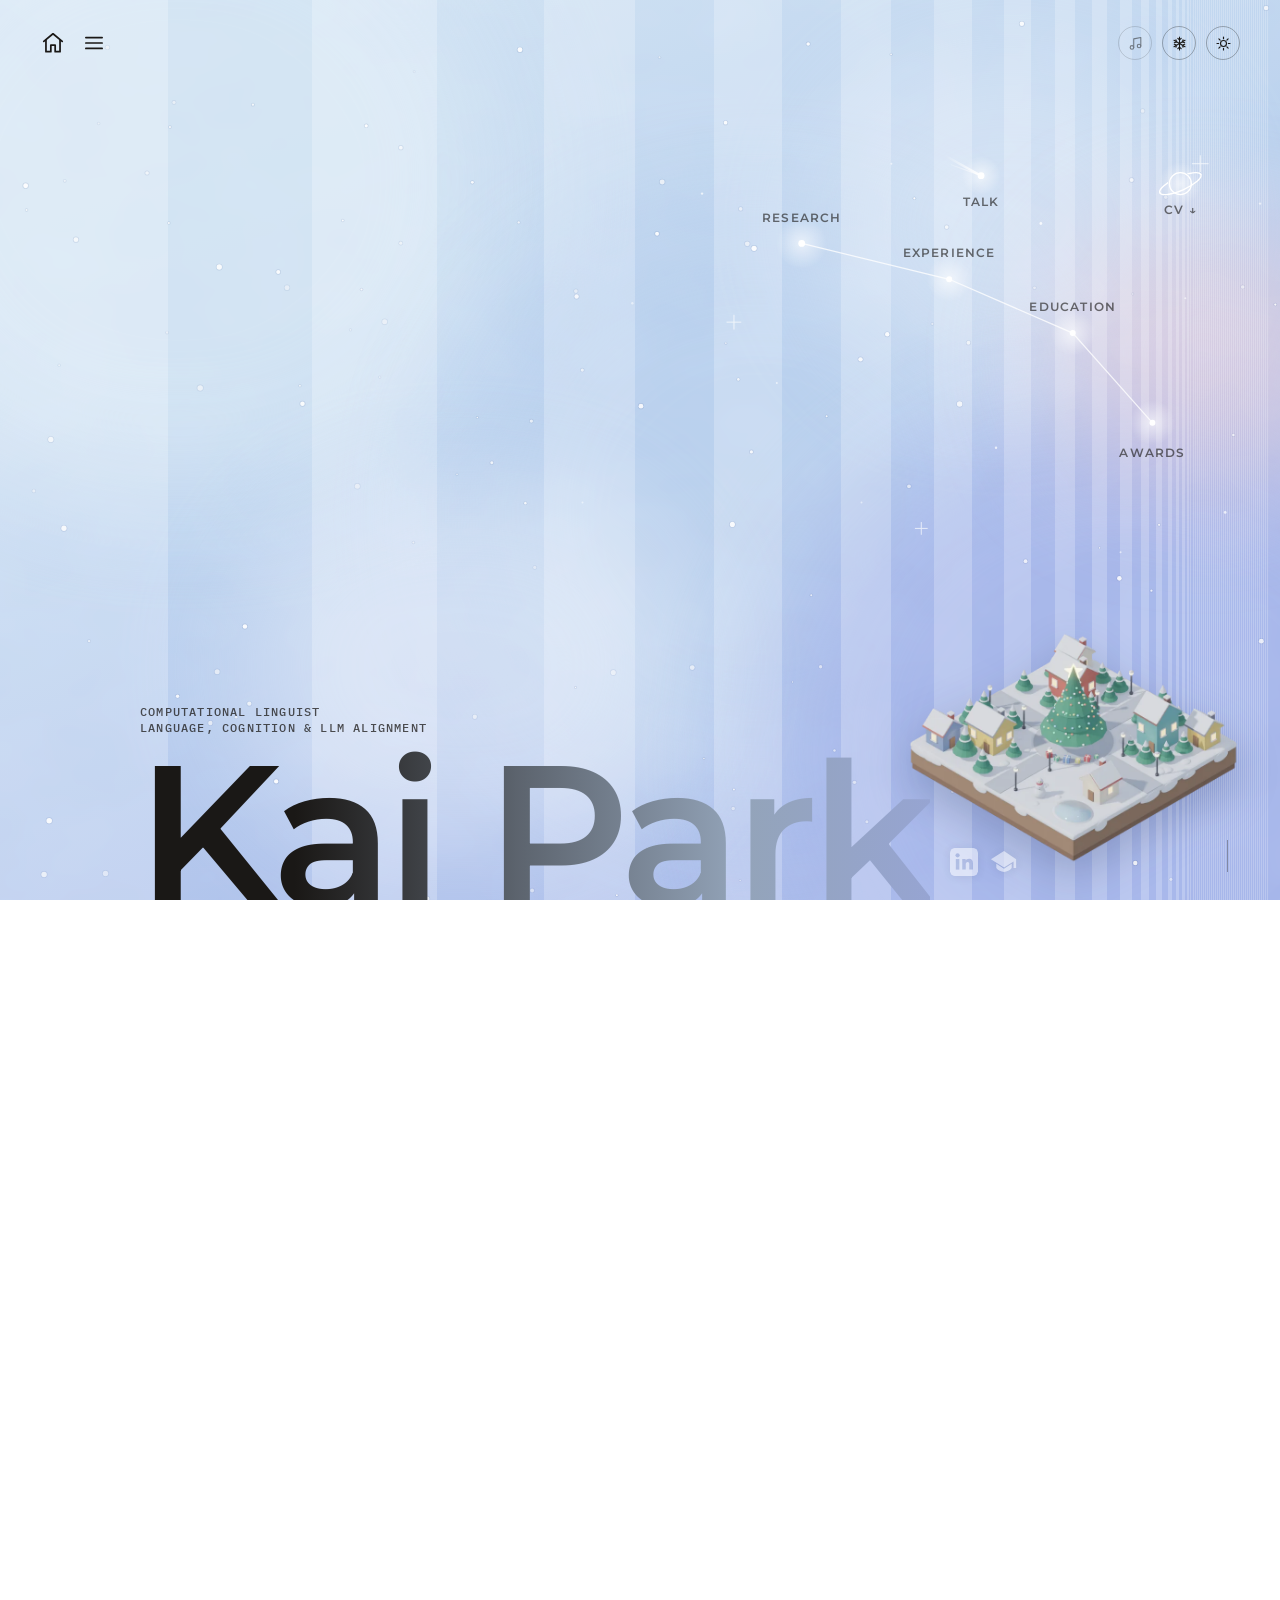
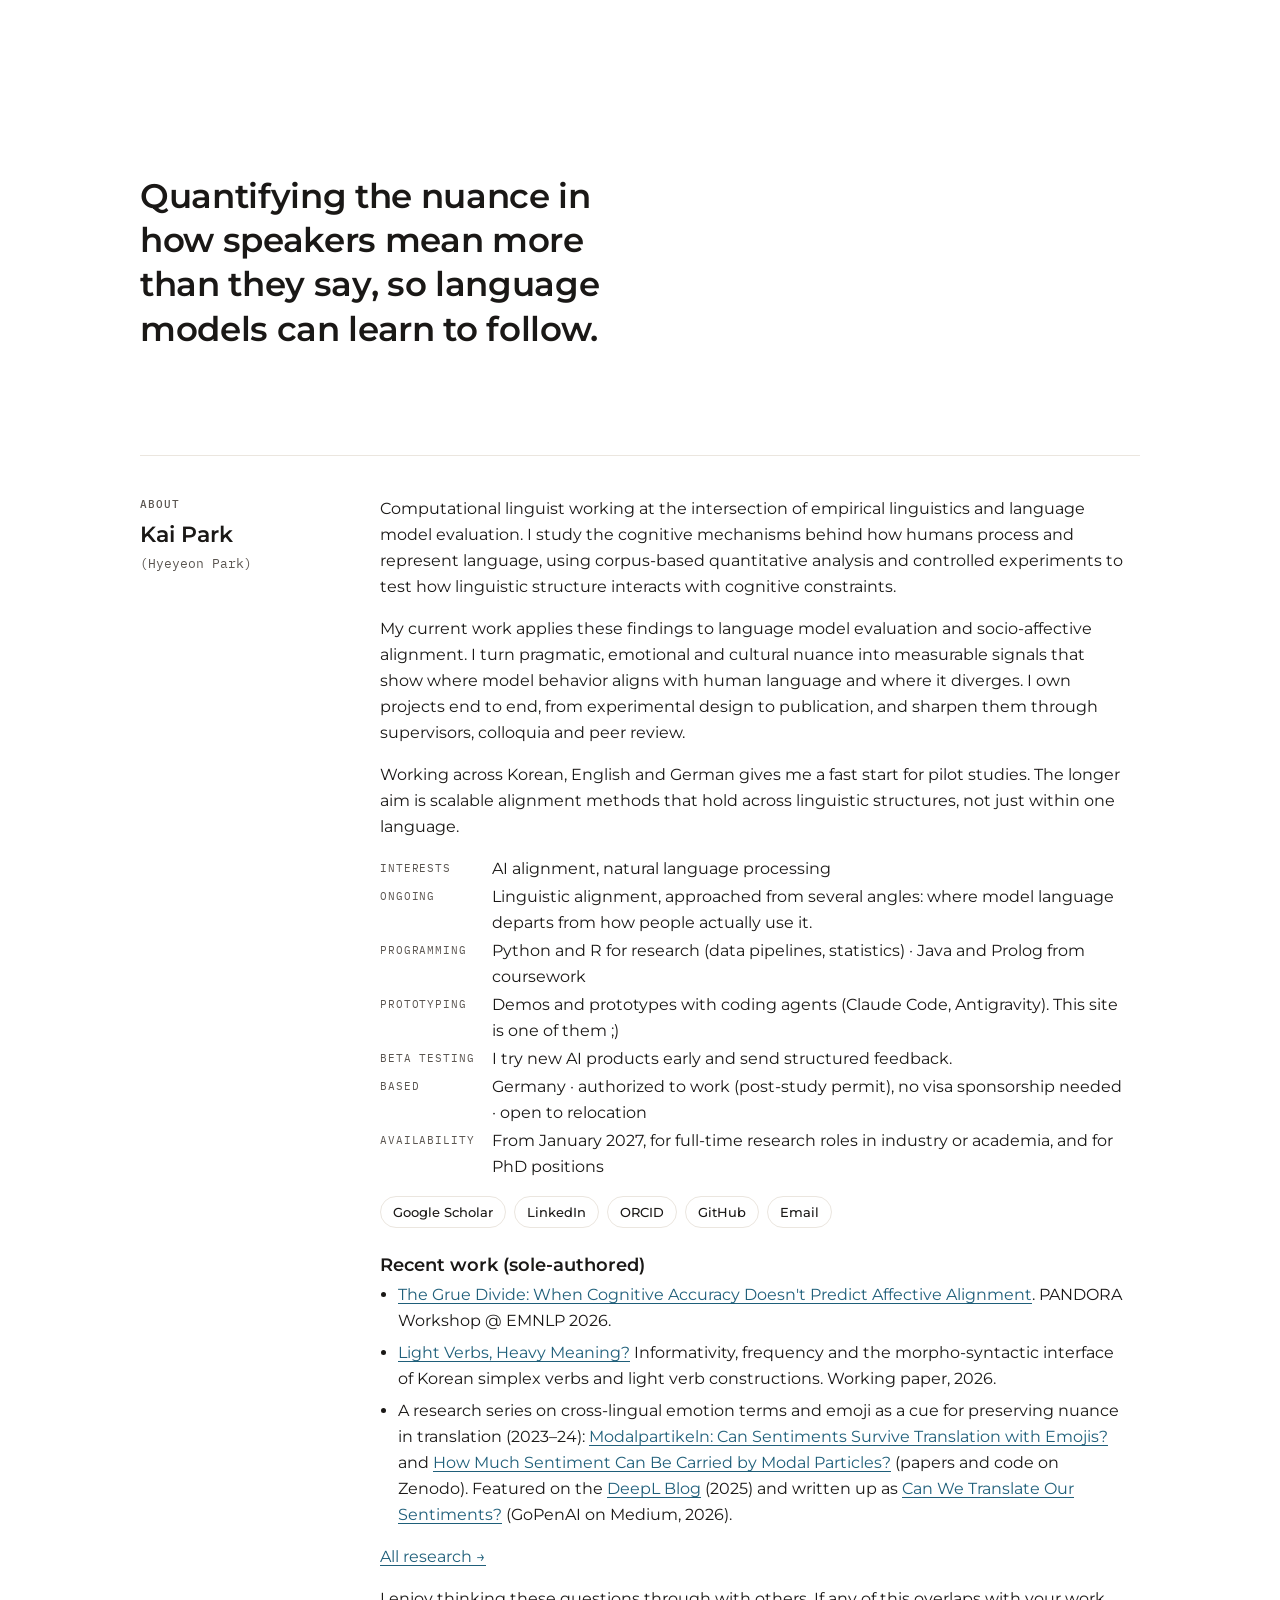
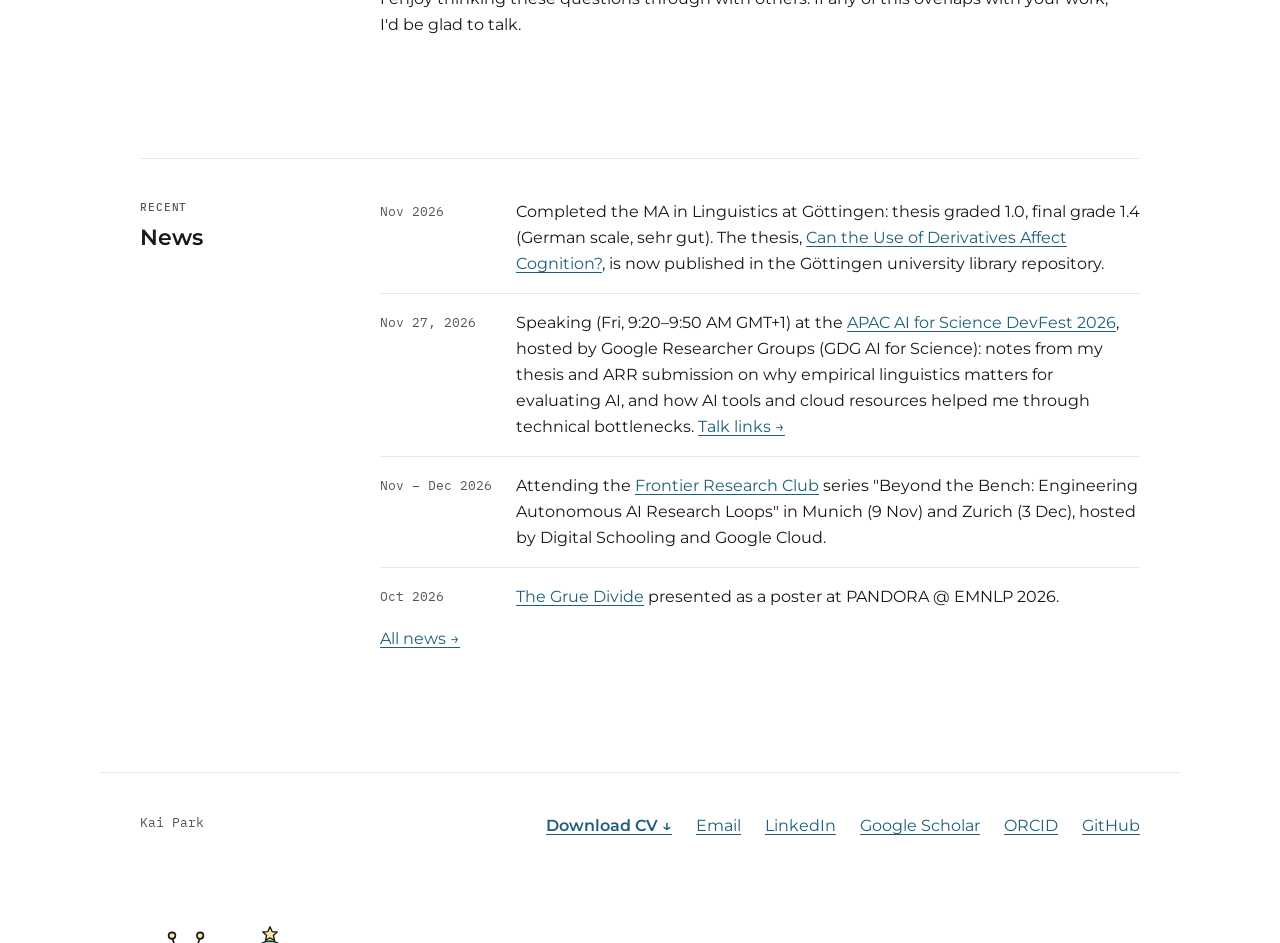
==== commit ef1717bc: "Nav: keep the mini star map inside the header on tablet widths Co-Authored-By: Claude Opus 5.5 <nore" ====
--- a/index.html
+++ b/index.html
@@ -20,7 +20,7 @@
   <link rel="preconnect" href="https://fonts.gstatic.com" crossorigin>
   <link rel="stylesheet" href="https://fonts.googleapis.com/css2?family=Montserrat:wght@400;500;600;700&family=IBM+Plex+Mono:wght@400;500&family=Noto+Sans+KR:wght@400;500&display=swap">
   <link rel="icon" href="assets/favicon.svg" type="image/svg+xml">
-  <link rel="stylesheet" href="assets/styles.css?v=58">
+  <link rel="stylesheet" href="assets/styles.css?v=59">
 </head>
 <body>
   <header class="bar">
--- a/assets/styles.css
+++ b/assets/styles.css
@@ -345,7 +345,7 @@
   .csw dt { line-height: 18px; margin-top: var(--space-8); }
   .constellation { width: 100%; }
   .page-head { height: 260px; }
-  .mini-nav { top: 74px; width: 72vw; }
+  .mini-nav { top: 74px; width: min(72vw, 330px); }
   .map-legend .label { font-size: 9px; }
 }
 @media (prefers-reduced-motion: reduce) {
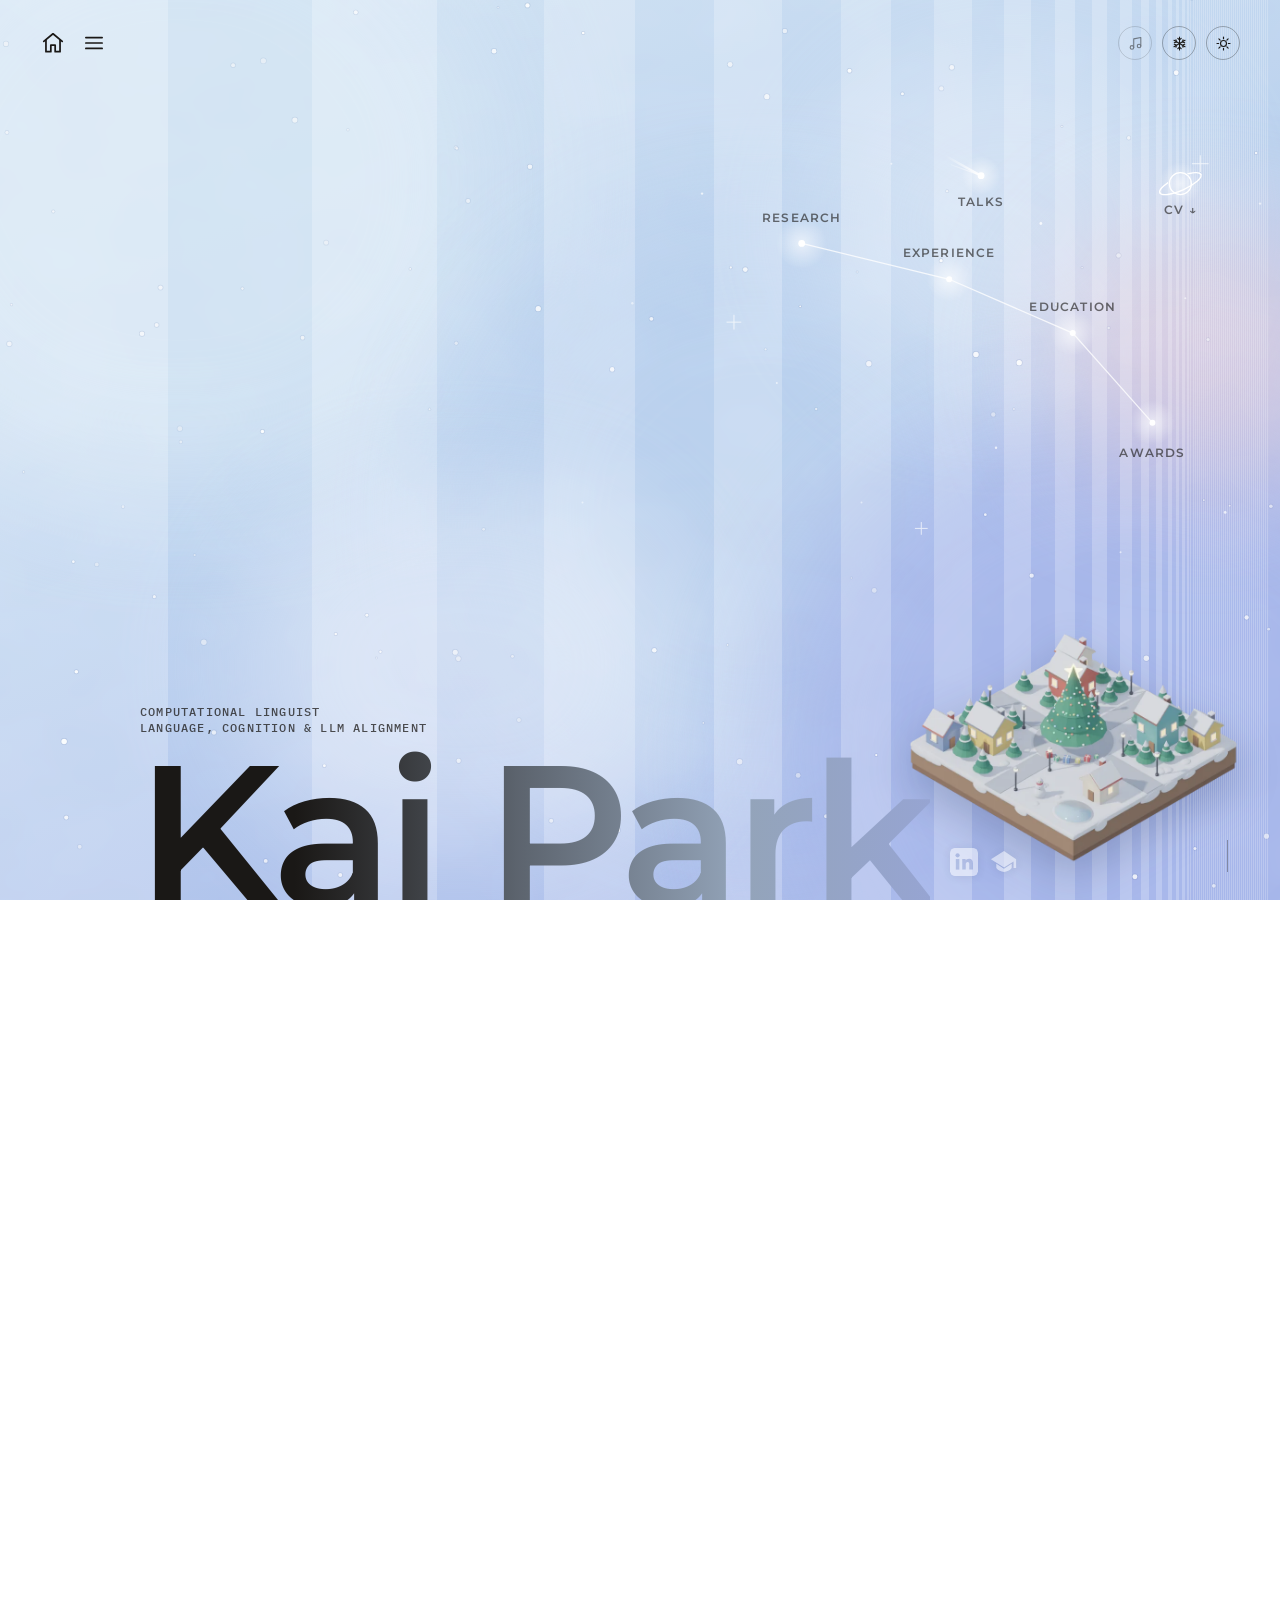
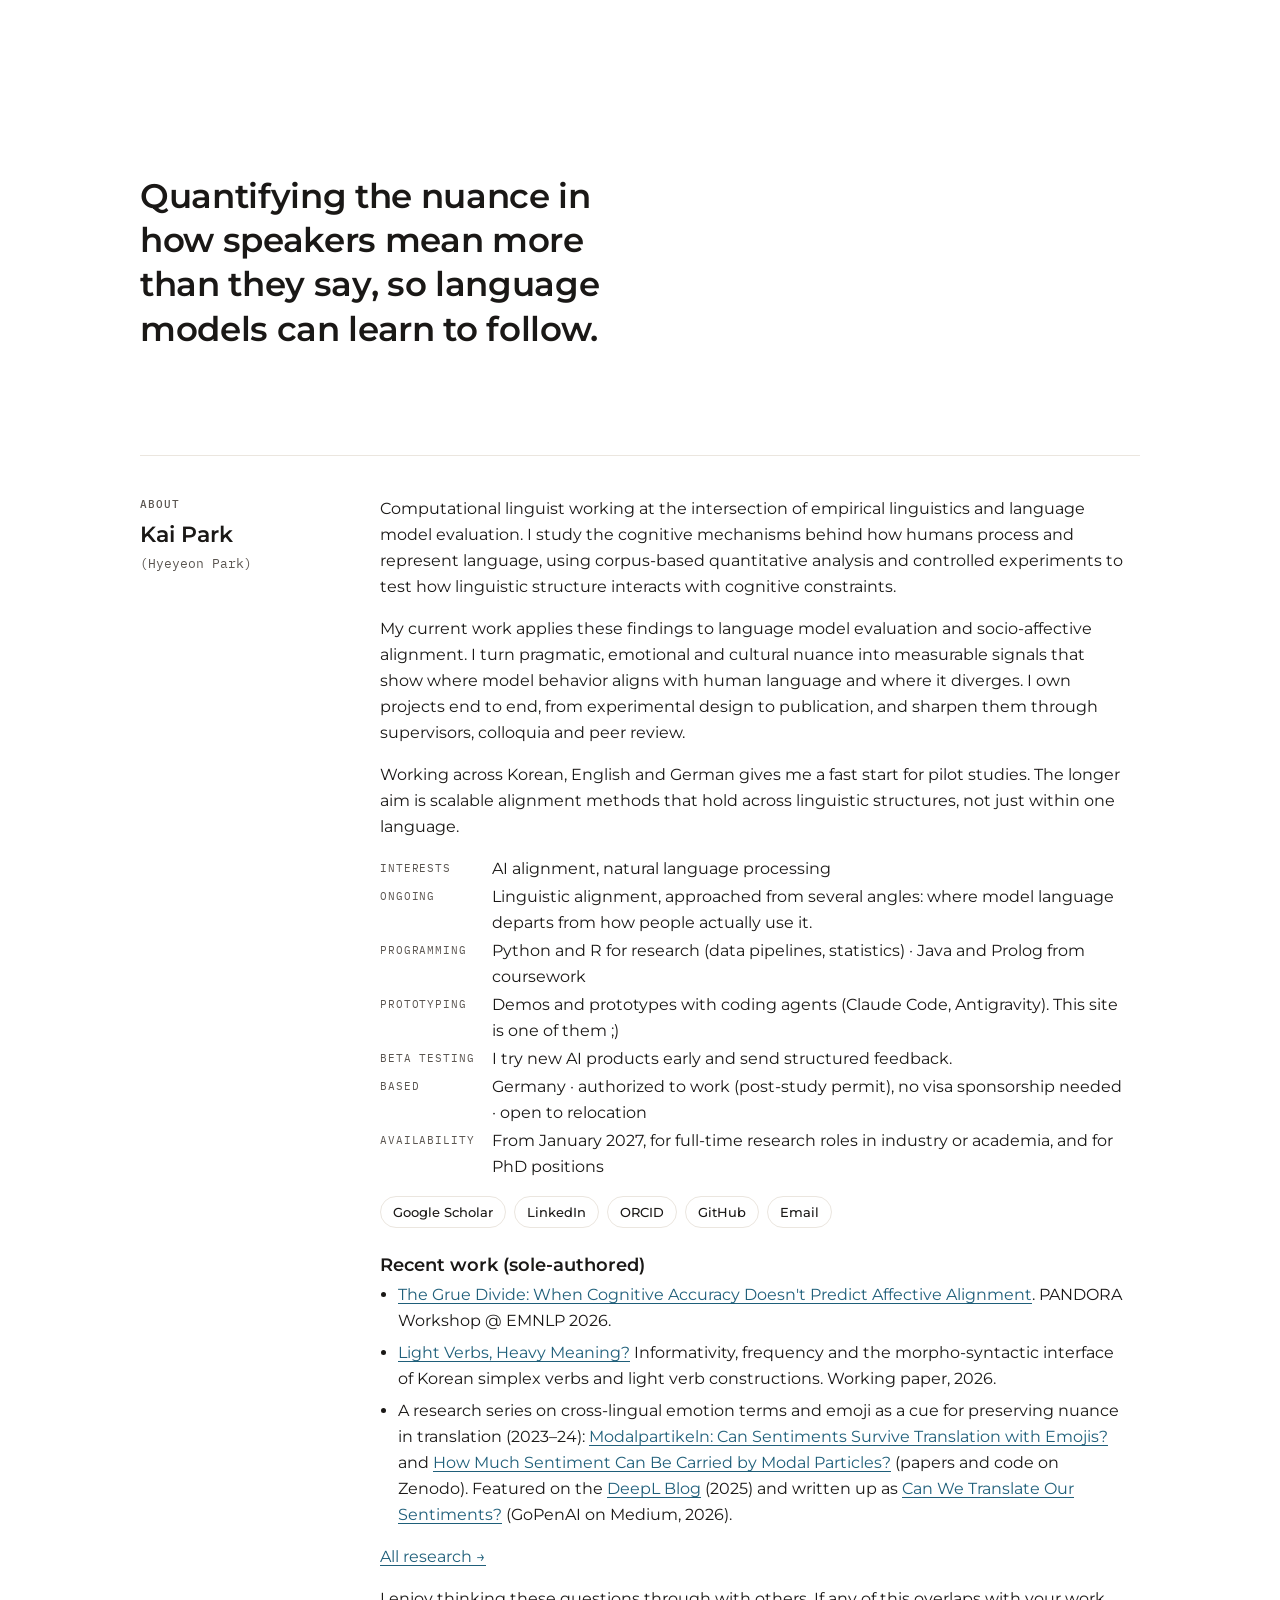
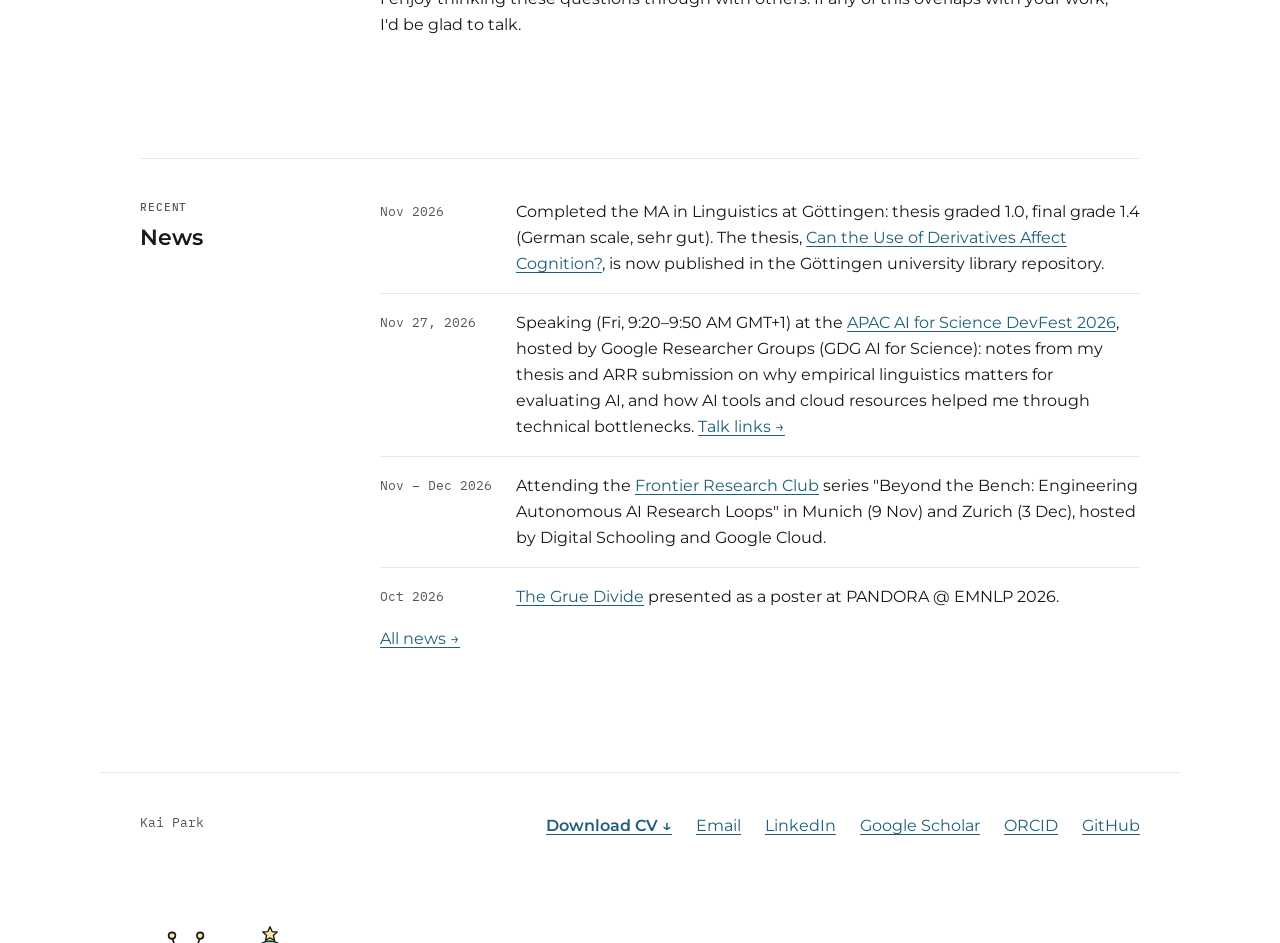
==== commit 184f5a13: "Add a Talks page listing DevFest 2026, The Grue Divide and an MA colloquium Co-Authored-By: Claude O" ====
--- a/index.html
+++ b/index.html
@@ -115,6 +115,6 @@
     </span>
   </footer>
   <script src="assets/news.js?v=6"></script>
-  <script src="assets/main.js?v=38"></script>
+  <script src="assets/main.js?v=39"></script>
 </body>
 </html>
